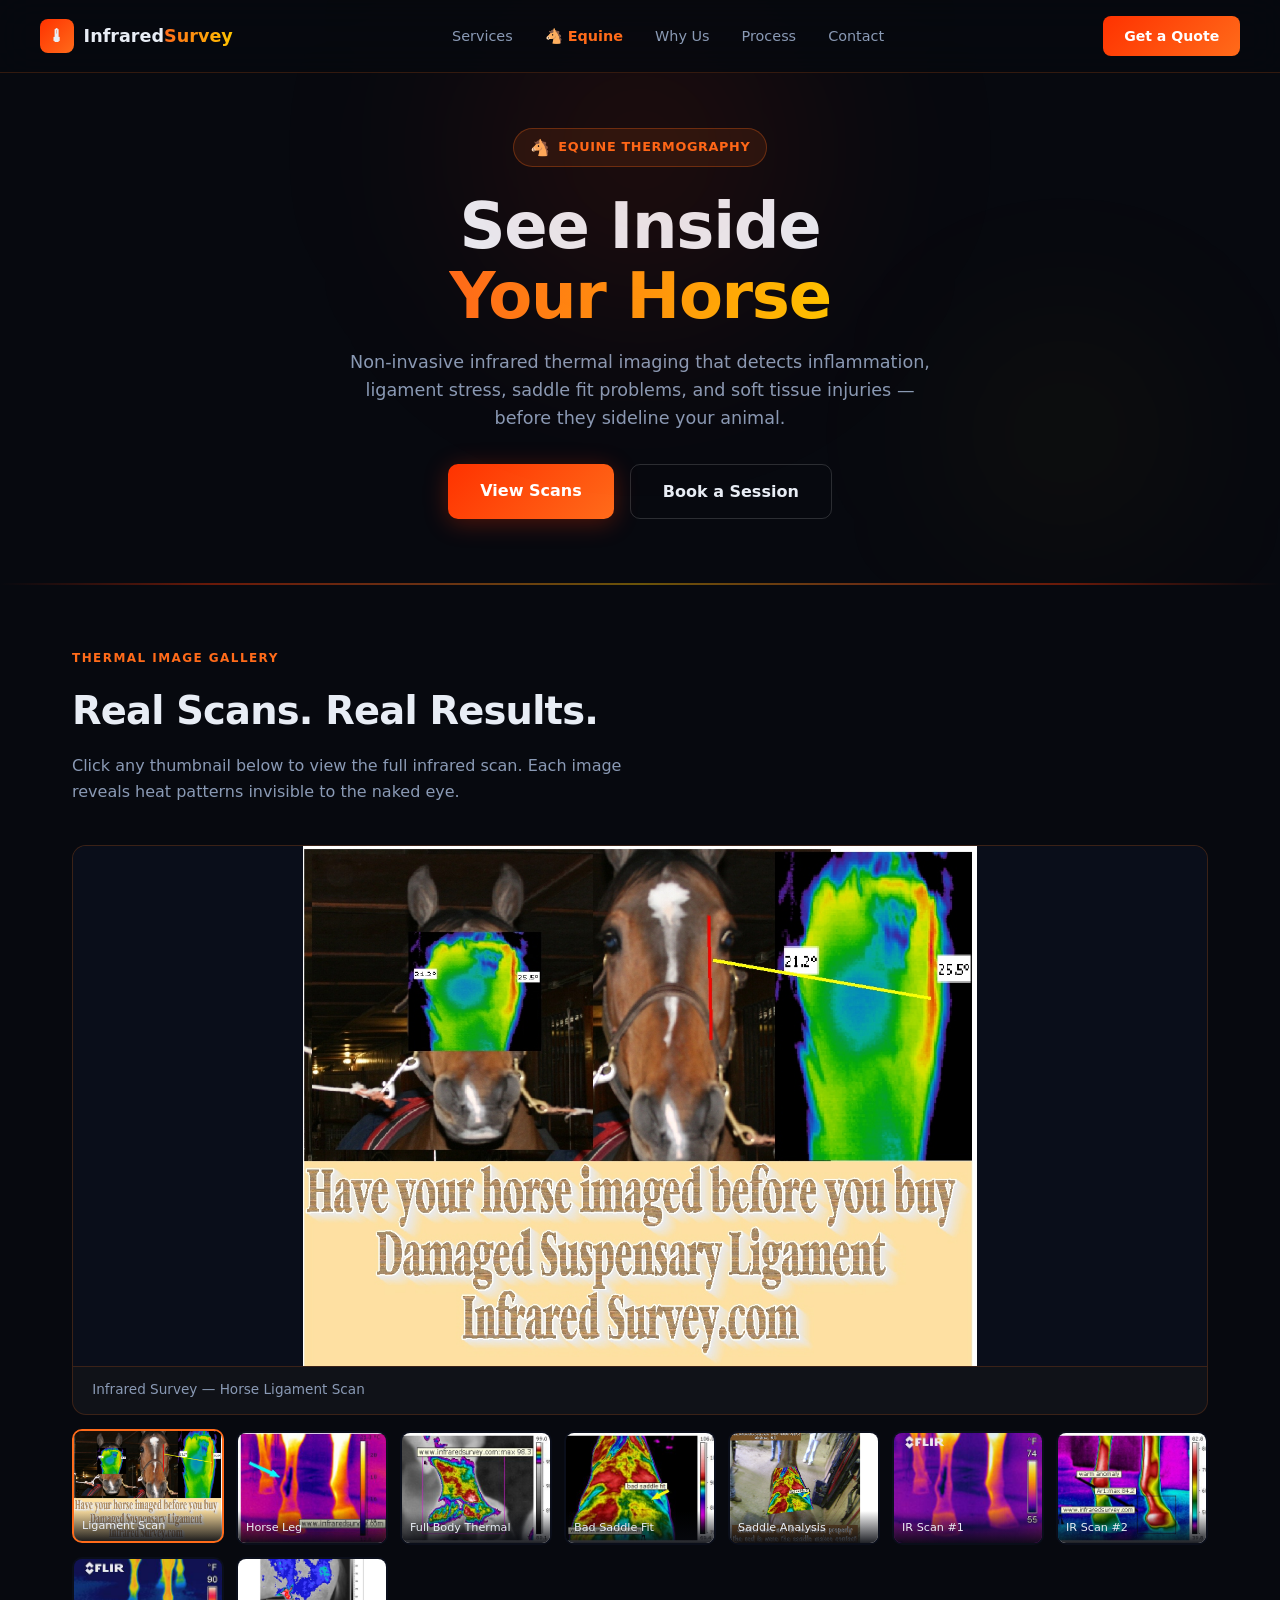
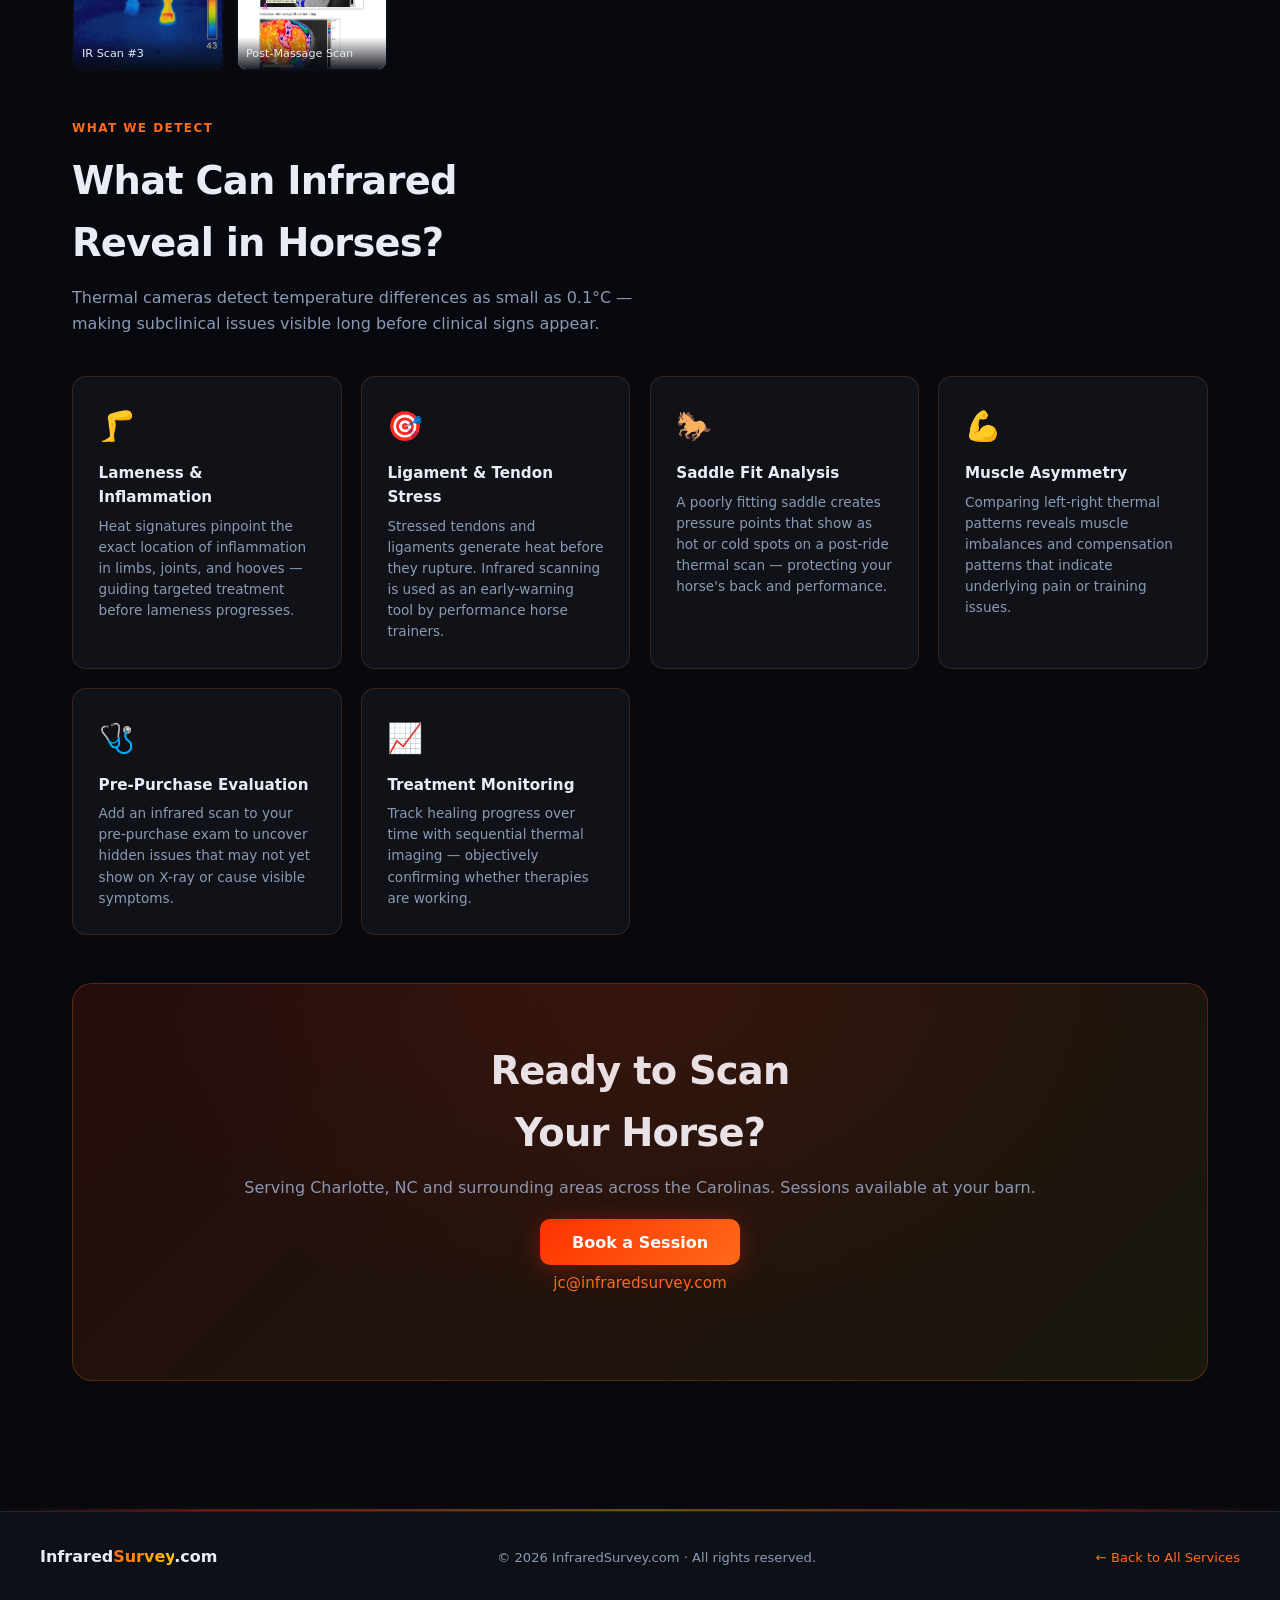
==== equine.html @ 2ba1b213 "Add dedicated equine page and nav link - New equine.html: full page with hero, 9-image clickable gal" ====
<!DOCTYPE html>
<html lang="en">
<head>
  <meta charset="UTF-8">
  <meta name="viewport" content="width=device-width, initial-scale=1.0">

  <title>Equine Infrared Thermal Imaging | InfraredSurvey.com | Charlotte NC</title>
  <meta name="description" content="Professional equine infrared thermal imaging in Charlotte, NC. Detect horse injuries, lameness, saddle fit issues, ligament stress, and inflammation non-invasively. Certified thermographer with 25+ years experience.">
  <meta name="keywords" content="equine infrared Charlotte NC, horse thermal imaging, equine thermography North Carolina, horse lameness detection infrared, saddle fit infrared scan, equine IR survey, horse ligament infrared, equine thermographer Charlotte">
  <meta name="robots" content="index, follow">
  <link rel="canonical" href="https://infraredsurvey.com/equine.html">
  <meta property="og:title" content="Equine Infrared Thermal Imaging | InfraredSurvey.com">
  <meta property="og:description" content="Non-invasive thermal imaging for horses. Detect inflammation, lameness, and saddle fit problems before they become serious.">
  <meta property="og:url" content="https://infraredsurvey.com/equine.html">

  <script type="application/ld+json">
  {
    "@context": "https://schema.org",
    "@type": "Service",
    "name": "Equine Infrared Thermal Imaging",
    "provider": {
      "@type": "LocalBusiness",
      "name": "Infrared Survey",
      "url": "https://infraredsurvey.com",
      "email": "jc@infraredsurvey.com",
      "address": { "@type": "PostalAddress", "addressLocality": "Charlotte", "addressRegion": "NC", "addressCountry": "US" }
    },
    "description": "Non-invasive infrared thermal imaging for horses. Detects inflammation, ligament stress, saddle fit issues, and soft tissue injuries.",
    "areaServed": "Charlotte, NC and surrounding Carolinas"
  }
  </script>

  <style>
    :root {
      --bg:      #07090f;
      --bg2:     #0d1117;
      --card:    rgba(255,255,255,0.04);
      --border:  rgba(255,107,26,0.18);
      --orange:  #ff6b1a;
      --red:     #ff3200;
      --yellow:  #ffc400;
      --text:    #e8edf5;
      --muted:   #8a9ab5;
      --radius:  14px;
    }

    *, *::before, *::after { box-sizing: border-box; margin: 0; padding: 0; }
    html { scroll-behavior: smooth; }

    body {
      font-family: 'Segoe UI', system-ui, -apple-system, sans-serif;
      background: var(--bg);
      color: var(--text);
      line-height: 1.6;
      overflow-x: hidden;
    }

    /* NAV */
    nav {
      position: fixed;
      top: 0; left: 0; right: 0;
      z-index: 100;
      display: flex;
      align-items: center;
      justify-content: space-between;
      padding: 1rem 2.5rem;
      background: rgba(7,9,15,0.85);
      backdrop-filter: blur(18px);
      border-bottom: 1px solid var(--border);
    }

    .nav-logo {
      display: flex; align-items: center; gap: 0.6rem;
      font-size: 1.1rem; font-weight: 700;
      text-decoration: none; color: var(--text);
    }

    .nav-logo .icon {
      width: 34px; height: 34px;
      background: linear-gradient(135deg, var(--red), var(--orange));
      border-radius: 8px;
      display: flex; align-items: center; justify-content: center;
      font-size: 1.1rem;
    }

    .nav-logo span em { font-style: normal; background: linear-gradient(90deg, var(--orange), var(--yellow)); -webkit-background-clip: text; -webkit-text-fill-color: transparent; background-clip: text; }

    .nav-links { display: flex; gap: 2rem; list-style: none; }
    .nav-links a { color: var(--muted); text-decoration: none; font-size: 0.9rem; font-weight: 500; transition: color 0.2s; }
    .nav-links a:hover { color: var(--orange); }
    .nav-links a.active { color: var(--orange); font-weight: 700; }

    .nav-cta {
      background: linear-gradient(135deg, var(--red), var(--orange));
      color: #fff; border: none; padding: 0.55rem 1.3rem;
      border-radius: 8px; font-weight: 600; font-size: 0.88rem;
      cursor: pointer; text-decoration: none;
      transition: opacity 0.2s, transform 0.2s;
    }
    .nav-cta:hover { opacity: 0.88; transform: translateY(-1px); }

    /* HERO */
    .hero {
      min-height: 60vh;
      display: flex; align-items: center; justify-content: center;
      text-align: center;
      padding: 8rem 2rem 4rem;
      position: relative; overflow: hidden;
    }

    .glow {
      position: absolute; border-radius: 50%;
      filter: blur(90px); pointer-events: none;
    }
    .glow-1 { width: 500px; height: 500px; background: radial-gradient(circle, rgba(255,50,0,0.14), transparent 70%); top: -100px; left: 50%; transform: translateX(-50%); animation: pulse 6s ease-in-out infinite; }
    .glow-2 { width: 300px; height: 300px; background: radial-gradient(circle, rgba(255,196,0,0.08), transparent 70%); bottom: 0; right: 5%; animation: pulse 8s ease-in-out infinite reverse; }

    @keyframes pulse { 0%,100%{opacity:.6;transform:scale(1) translateX(var(--tx,0))} 50%{opacity:1;transform:scale(1.15) translateX(var(--tx,0))} }

    .hero-badge {
      display: inline-flex; align-items: center; gap: 0.5rem;
      background: rgba(255,107,26,0.1); border: 1px solid rgba(255,107,26,0.3);
      border-radius: 999px; padding: 0.35rem 1rem;
      font-size: 0.8rem; font-weight: 600; color: var(--orange);
      margin-bottom: 1.5rem; letter-spacing: 0.05em; text-transform: uppercase;
    }
    .hero-badge::before { content: "🐴"; font-size: 1rem; }

    .hero h1 {
      font-size: clamp(2.2rem, 5vw, 4rem);
      font-weight: 800; line-height: 1.1; letter-spacing: -0.02em; margin-bottom: 1rem;
    }
    .hero h1 .gradient {
      background: linear-gradient(90deg, var(--orange), var(--yellow), var(--orange));
      background-size: 200%;
      -webkit-background-clip: text; -webkit-text-fill-color: transparent; background-clip: text;
      animation: shimmer 4s linear infinite;
    }
    @keyframes shimmer { 0%{background-position:0% 50%} 100%{background-position:200% 50%} }

    .hero p { font-size: 1.1rem; color: var(--muted); max-width: 580px; margin: 0 auto 2rem; }

    .hero-actions { display: flex; gap: 1rem; justify-content: center; flex-wrap: wrap; }

    .btn-primary {
      background: linear-gradient(135deg, var(--red), var(--orange));
      color: #fff; padding: 0.85rem 2rem; border-radius: 10px;
      font-weight: 700; font-size: 1rem; text-decoration: none;
      transition: transform 0.2s, box-shadow 0.2s;
      box-shadow: 0 4px 24px rgba(255,50,0,0.3);
    }
    .btn-primary:hover { transform: translateY(-2px); box-shadow: 0 8px 32px rgba(255,50,0,0.45); }

    .btn-outline {
      background: transparent; color: var(--text);
      padding: 0.85rem 2rem; border-radius: 10px;
      font-weight: 600; font-size: 1rem; text-decoration: none;
      border: 1px solid rgba(255,255,255,0.15);
      transition: border-color 0.2s, background 0.2s;
    }
    .btn-outline:hover { border-color: var(--orange); background: rgba(255,107,26,0.06); }

    .thermal-divider { width:100%; height:2px; background:linear-gradient(90deg,transparent,var(--red),var(--orange),var(--yellow),var(--orange),var(--red),transparent); opacity:.4; }

    /* GALLERY SECTION */
    .content { max-width: 1200px; margin: 0 auto; padding: 4rem 2rem; }

    .section-label { font-size: 0.75rem; font-weight: 700; text-transform: uppercase; letter-spacing: 0.12em; color: var(--orange); margin-bottom: 0.75rem; }
    .section-title { font-size: clamp(1.6rem, 3.5vw, 2.4rem); font-weight: 800; letter-spacing: -0.02em; margin-bottom: 0.75rem; }
    .section-sub { color: var(--muted); font-size: 1rem; max-width: 600px; margin-bottom: 2.5rem; }

    /* Main lightbox-style viewer */
    .gallery-viewer {
      background: var(--card);
      border: 1px solid var(--border);
      border-radius: var(--radius);
      overflow: hidden;
      margin-bottom: 1rem;
    }

    .gallery-viewer img {
      width: 100%;
      max-height: 520px;
      object-fit: contain;
      display: block;
      background: #0a0e1a;
      transition: opacity 0.2s;
    }

    .gallery-caption {
      padding: 0.8rem 1.2rem;
      font-size: 0.85rem;
      color: var(--muted);
      border-top: 1px solid var(--border);
    }

    /* Thumbnail grid */
    .gallery-thumbs {
      display: grid;
      grid-template-columns: repeat(auto-fill, minmax(140px, 1fr));
      gap: 0.75rem;
      margin-bottom: 3rem;
    }

    .thumb-item {
      position: relative;
      border-radius: 10px;
      overflow: hidden;
      border: 2px solid transparent;
      cursor: pointer;
      transition: border-color 0.2s, transform 0.2s;
      aspect-ratio: 4/3;
      background: #0a0e1a;
    }

    .thumb-item:hover, .thumb-item.active {
      border-color: var(--orange);
      transform: translateY(-2px);
    }

    .thumb-item img {
      width: 100%; height: 100%;
      object-fit: cover;
      display: block;
    }

    .thumb-item .thumb-label {
      position: absolute;
      bottom: 0; left: 0; right: 0;
      background: linear-gradient(to top, rgba(7,9,15,0.9), transparent);
      padding: 0.5rem 0.5rem 0.35rem;
      font-size: 0.7rem;
      color: var(--text);
      font-weight: 500;
    }

    /* Use cases grid */
    .use-grid {
      display: grid;
      grid-template-columns: repeat(auto-fill, minmax(240px, 1fr));
      gap: 1.2rem;
      margin-bottom: 3rem;
    }

    .use-card {
      background: var(--card);
      border: 1px solid var(--border);
      border-radius: var(--radius);
      padding: 1.6rem;
      transition: border-color 0.25s;
    }
    .use-card:hover { border-color: rgba(255,107,26,0.4); }
    .use-card .icon { font-size: 1.8rem; margin-bottom: 0.75rem; }
    .use-card h3 { font-size: 0.95rem; font-weight: 700; margin-bottom: 0.4rem; }
    .use-card p { font-size: 0.85rem; color: var(--muted); line-height: 1.55; }

    /* CTA */
    .cta-banner {
      background: linear-gradient(135deg, rgba(255,50,0,0.12), rgba(255,196,0,0.08));
      border: 1px solid rgba(255,107,26,0.25);
      border-radius: 20px;
      padding: 3.5rem 2rem;
      text-align: center;
      position: relative; overflow: hidden;
      margin-bottom: 4rem;
    }
    .cta-banner::before { content:""; position:absolute; inset:0; background:radial-gradient(ellipse at center top, rgba(255,50,0,0.1), transparent 65%); pointer-events:none; }
    .cta-banner h2 { font-size: clamp(1.6rem,3.5vw,2.4rem); font-weight:800; letter-spacing:-0.02em; margin-bottom:0.75rem; }
    .cta-banner p { color:var(--muted); font-size:1rem; margin-bottom:1.8rem; }

    footer {
      background: var(--bg2); border-top: 1px solid var(--border);
      padding: 2rem 2.5rem;
      display: flex; align-items: center; justify-content: space-between; flex-wrap: wrap; gap: 1rem;
    }
    .footer-logo { font-weight:700; font-size:1rem; }
    .footer-logo span { background:linear-gradient(90deg,var(--orange),var(--yellow)); -webkit-background-clip:text; -webkit-text-fill-color:transparent; background-clip:text; }
    footer p { color:var(--muted); font-size:0.82rem; }

    @media (max-width:700px) {
      nav { padding:1rem 1.2rem; }
      .nav-links { display:none; }
    }
  </style>
</head>
<body>

<!-- NAV -->
<nav>
  <a href="index.html" class="nav-logo">
    <div class="icon">🌡</div>
    <span>Infrared<em>Survey</em></span>
  </a>
  <ul class="nav-links">
    <li><a href="index.html#services">Services</a></li>
    <li><a href="equine.html" class="active">🐴 Equine</a></li>
    <li><a href="index.html#why">Why Us</a></li>
    <li><a href="index.html#process">Process</a></li>
    <li><a href="index.html#contact">Contact</a></li>
  </ul>
  <a href="mailto:jc@infraredsurvey.com" class="nav-cta">Get a Quote</a>
</nav>

<!-- HERO -->
<section class="hero">
  <div class="glow glow-1"></div>
  <div class="glow glow-2"></div>
  <div>
    <div class="hero-badge">Equine Thermography</div>
    <h1>See Inside<br><span class="gradient">Your Horse</span></h1>
    <p>Non-invasive infrared thermal imaging that detects inflammation, ligament stress, saddle fit problems, and soft tissue injuries — before they sideline your animal.</p>
    <div class="hero-actions">
      <a href="#gallery" class="btn-primary">View Scans</a>
      <a href="mailto:jc@infraredsurvey.com" class="btn-outline">Book a Session</a>
    </div>
  </div>
</section>

<div class="thermal-divider"></div>

<!-- GALLERY -->
<div class="content" id="gallery">
  <div class="section-label">Thermal Image Gallery</div>
  <h2 class="section-title">Real Scans. Real Results.</h2>
  <p class="section-sub">Click any thumbnail below to view the full infrared scan. Each image reveals heat patterns invisible to the naked eye.</p>

  <!-- Main viewer -->
  <div class="gallery-viewer">
    <img id="main-img" src="media/horse IR/Infrared Survey horse ligament .jpg" alt="Infrared scan of horse ligament">
    <div class="gallery-caption" id="main-caption">Infrared Survey — Horse Ligament Scan</div>
  </div>

  <!-- Thumbnail strip -->
  <div class="gallery-thumbs">
    <div class="thumb-item active" onclick="setMain(this, 'media/horse IR/Infrared Survey horse ligament .jpg', 'Infrared Survey — Horse Ligament Scan')">
      <img src="media/horse IR/Infrared Survey horse ligament .jpg" alt="Horse ligament">
      <div class="thumb-label">Ligament Scan</div>
    </div>
    <div class="thumb-item" onclick="setMain(this, 'media/horse IR/horse leg.jpg', 'Horse Leg — Infrared Thermal Scan')">
      <img src="media/horse IR/horse leg.jpg" alt="Horse leg IR">
      <div class="thumb-label">Horse Leg</div>
    </div>
    <div class="thumb-item" onclick="setMain(this, 'media/horse IR/dons horse.jpg', 'Don\'s Horse — Full Body Thermal')">
      <img src="media/horse IR/dons horse.jpg" alt="Don's horse IR">
      <div class="thumb-label">Full Body Thermal</div>
    </div>
    <div class="thumb-item" onclick="setMain(this, 'media/horse IR/bad saddle fit.jpg', 'Bad Saddle Fit — Heat Pattern Analysis')">
      <img src="media/horse IR/bad saddle fit.jpg" alt="Bad saddle fit">
      <div class="thumb-label">Bad Saddle Fit</div>
    </div>
    <div class="thumb-item" onclick="setMain(this, 'media/horse IR/saddle isc.jpg', 'Saddle Fit — ISC Infrared Analysis')">
      <img src="media/horse IR/saddle isc.jpg" alt="Saddle ISC">
      <div class="thumb-label">Saddle Analysis</div>
    </div>
    <div class="thumb-item" onclick="setMain(this, 'media/horse IR/IR_0742.jpg', 'Infrared Scan — IR_0742')">
      <img src="media/horse IR/IR_0742.jpg" alt="IR scan 0742">
      <div class="thumb-label">IR Scan #1</div>
    </div>
    <div class="thumb-item" onclick="setMain(this, 'media/horse IR/IR_0755.jpg', 'Infrared Scan — IR_0755')">
      <img src="media/horse IR/IR_0755.jpg" alt="IR scan 0755">
      <div class="thumb-label">IR Scan #2</div>
    </div>
    <div class="thumb-item" onclick="setMain(this, 'media/horse IR/IR_0768.jpg', 'Infrared Scan — IR_0768')">
      <img src="media/horse IR/IR_0768.jpg" alt="IR scan 0768">
      <div class="thumb-label">IR Scan #3</div>
    </div>
    <div class="thumb-item" onclick="setMain(this, 'media/horse IR/trial Tenn walking  after massage sample.jpg', 'Tennessee Walking Horse — Post-Massage Thermal')">
      <img src="media/horse IR/trial Tenn walking  after massage sample.jpg" alt="Tennessee Walking horse after massage">
      <div class="thumb-label">Post-Massage Scan</div>
    </div>
  </div>

  <!-- USE CASES -->
  <div class="section-label">What We Detect</div>
  <h2 class="section-title">What Can Infrared<br>Reveal in Horses?</h2>
  <p class="section-sub">Thermal cameras detect temperature differences as small as 0.1°C — making subclinical issues visible long before clinical signs appear.</p>

  <div class="use-grid">
    <div class="use-card">
      <div class="icon">🦵</div>
      <h3>Lameness & Inflammation</h3>
      <p>Heat signatures pinpoint the exact location of inflammation in limbs, joints, and hooves — guiding targeted treatment before lameness progresses.</p>
    </div>
    <div class="use-card">
      <div class="icon">🎯</div>
      <h3>Ligament & Tendon Stress</h3>
      <p>Stressed tendons and ligaments generate heat before they rupture. Infrared scanning is used as an early-warning tool by performance horse trainers.</p>
    </div>
    <div class="use-card">
      <div class="icon">🐎</div>
      <h3>Saddle Fit Analysis</h3>
      <p>A poorly fitting saddle creates pressure points that show as hot or cold spots on a post-ride thermal scan — protecting your horse's back and performance.</p>
    </div>
    <div class="use-card">
      <div class="icon">💪</div>
      <h3>Muscle Asymmetry</h3>
      <p>Comparing left-right thermal patterns reveals muscle imbalances and compensation patterns that indicate underlying pain or training issues.</p>
    </div>
    <div class="use-card">
      <div class="icon">🩺</div>
      <h3>Pre-Purchase Evaluation</h3>
      <p>Add an infrared scan to your pre-purchase exam to uncover hidden issues that may not yet show on X-ray or cause visible symptoms.</p>
    </div>
    <div class="use-card">
      <div class="icon">📈</div>
      <h3>Treatment Monitoring</h3>
      <p>Track healing progress over time with sequential thermal imaging — objectively confirming whether therapies are working.</p>
    </div>
  </div>

  <!-- CTA -->
  <div class="cta-banner">
    <h2>Ready to Scan<br>Your Horse?</h2>
    <p>Serving Charlotte, NC and surrounding areas across the Carolinas. Sessions available at your barn.</p>
    <a href="mailto:jc@infraredsurvey.com" class="btn-primary">Book a Session</a>
    <p style="margin-top:1rem;font-size:0.95rem;">
      <a href="mailto:jc@infraredsurvey.com" style="color:var(--orange);text-decoration:none;">jc@infraredsurvey.com</a>
    </p>
  </div>
</div>

<div class="thermal-divider"></div>

<!-- FOOTER -->
<footer>
  <div class="footer-logo">Infrared<span>Survey</span>.com</div>
  <p>© 2026 InfraredSurvey.com · All rights reserved.</p>
  <p><a href="index.html" style="color:var(--orange);text-decoration:none;font-size:0.82rem;">← Back to All Services</a></p>
</footer>

<script>
function setMain(thumb, src, caption) {
  document.getElementById('main-img').src = src;
  document.getElementById('main-caption').textContent = caption;
  document.querySelectorAll('.thumb-item').forEach(t => t.classList.remove('active'));
  thumb.classList.add('active');
}
</script>

</body>
</html>
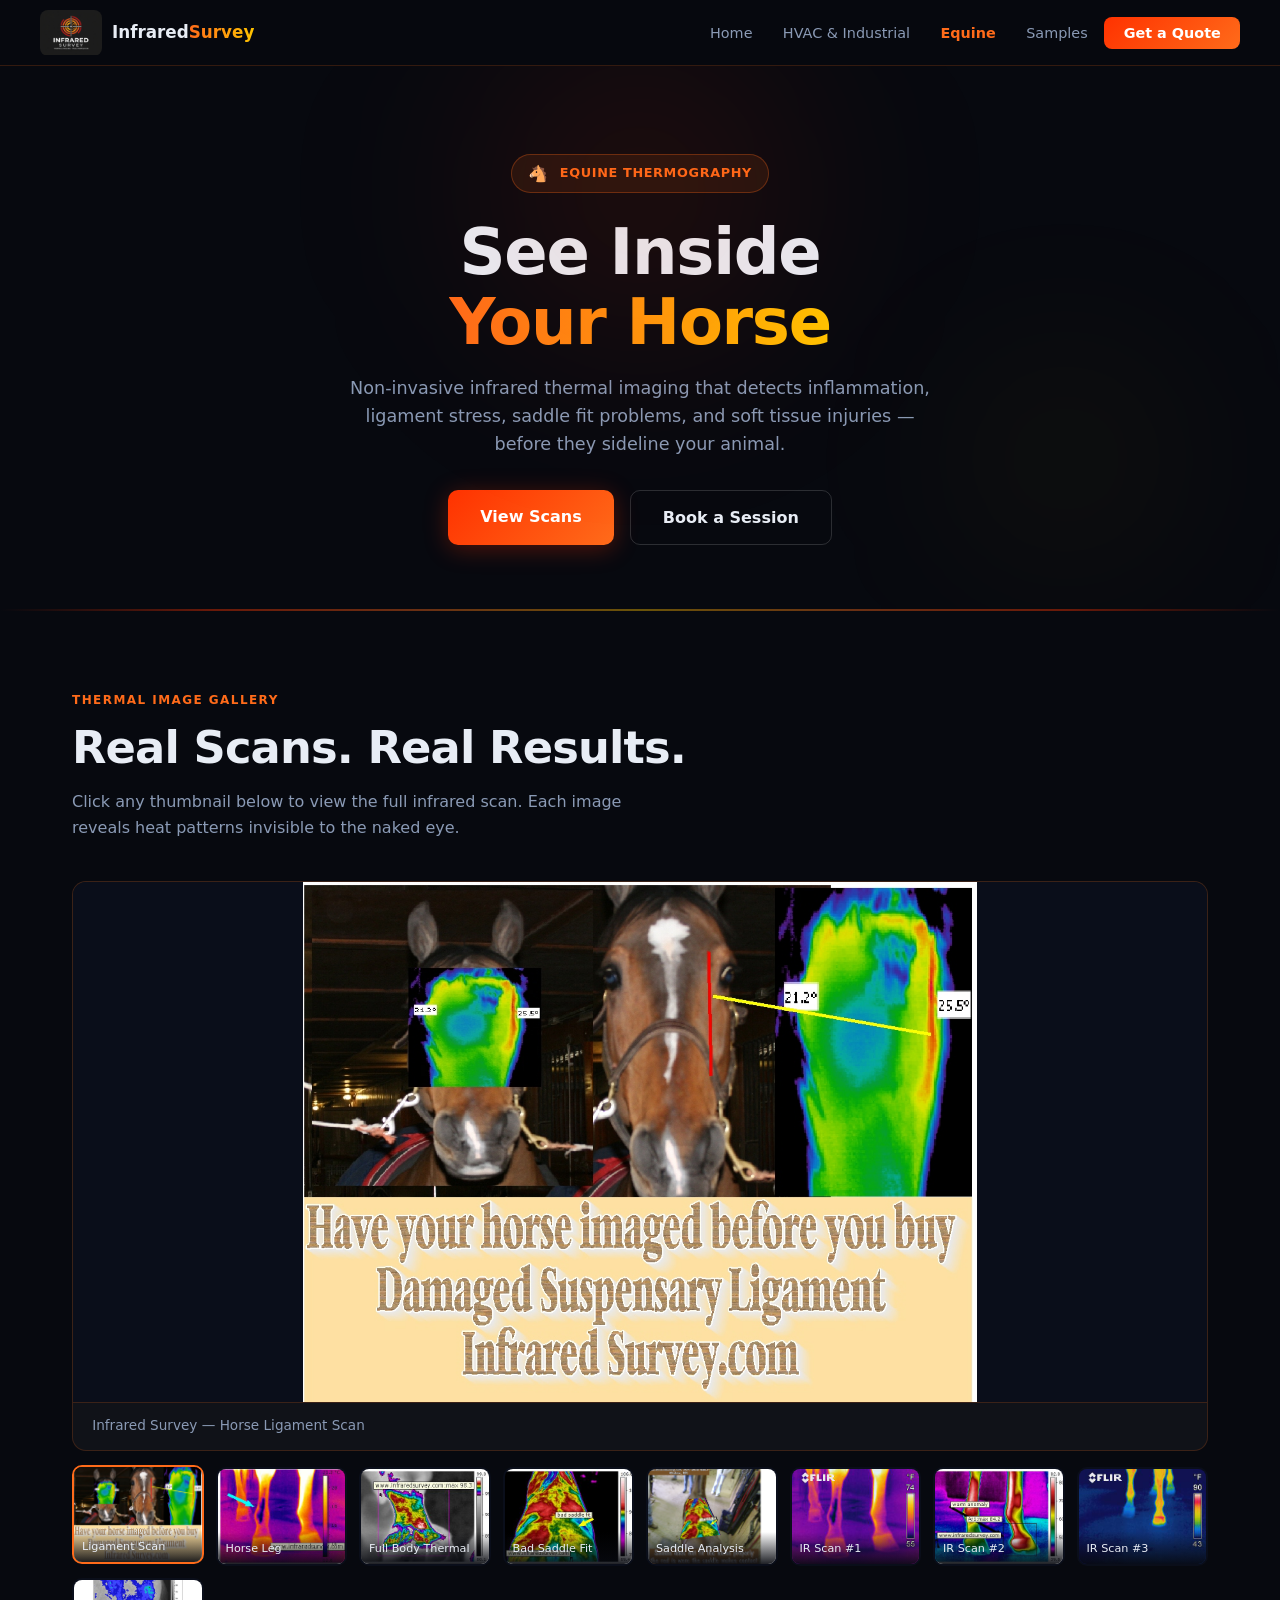
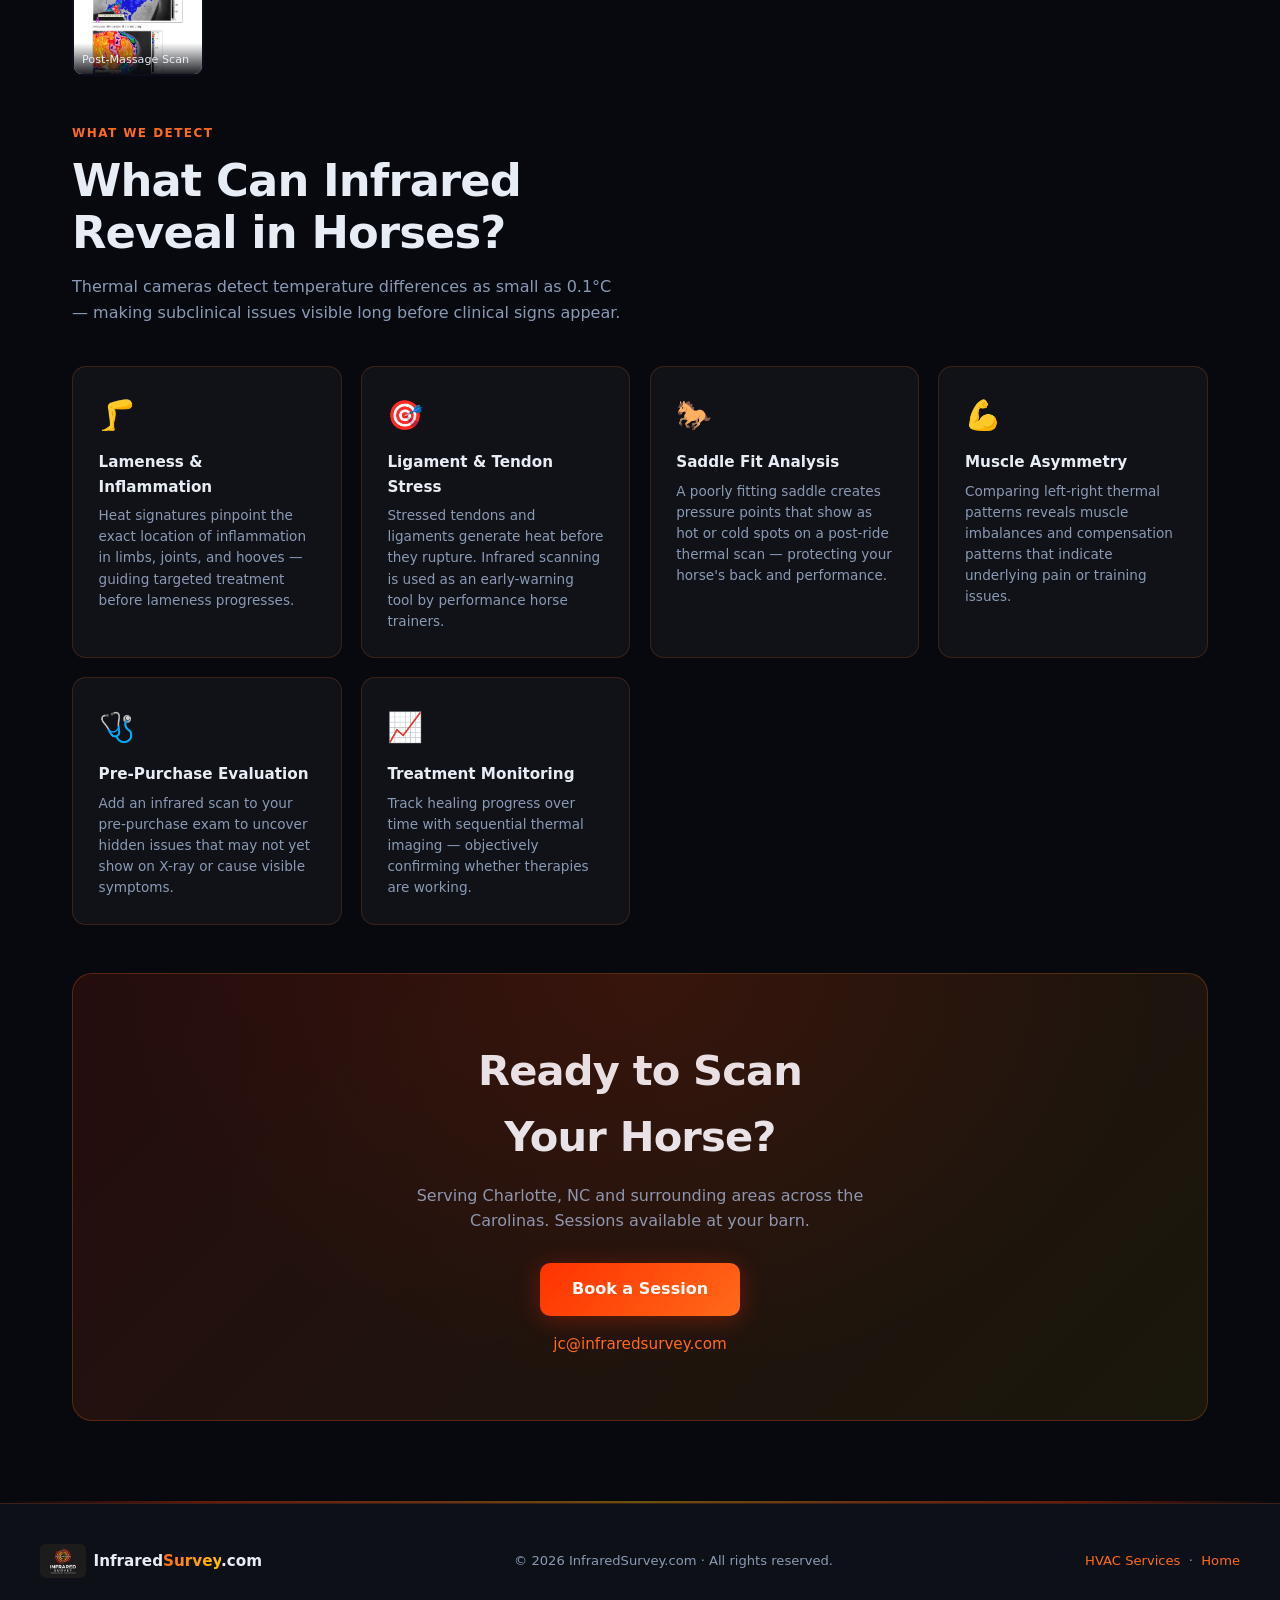
==== commit 2bd5c512: "Redesign site: multi-page layout, logo, samples page - Extract shared styles into styles.css - Rebui" ====
--- a/equine.html
+++ b/equine.html
@@ -5,10 +5,11 @@
   <meta name="viewport" content="width=device-width, initial-scale=1.0">
 
   <title>Equine Infrared Thermal Imaging | InfraredSurvey.com | Charlotte NC</title>
-  <meta name="description" content="Professional equine infrared thermal imaging in Charlotte, NC. Detect horse injuries, lameness, saddle fit issues, ligament stress, and inflammation non-invasively. Certified thermographer with 25+ years experience.">
+  <meta name="description" content="Professional equine infrared thermal imaging in Charlotte, NC. Detect horse injuries, lameness, saddle fit issues, ligament stress, and inflammation non-invasively. Certified thermographer with 35+ years experience. jc@infraredsurvey.com">
   <meta name="keywords" content="equine infrared Charlotte NC, horse thermal imaging, equine thermography North Carolina, horse lameness detection infrared, saddle fit infrared scan, equine IR survey, horse ligament infrared, equine thermographer Charlotte">
   <meta name="robots" content="index, follow">
   <link rel="canonical" href="https://infraredsurvey.com/equine.html">
+
   <meta property="og:title" content="Equine Infrared Thermal Imaging | InfraredSurvey.com">
   <meta property="og:description" content="Non-invasive thermal imaging for horses. Detect inflammation, lameness, and saddle fit problems before they become serious.">
   <meta property="og:url" content="https://infraredsurvey.com/equine.html">
@@ -30,146 +31,89 @@
   }
   </script>
 
+  <link rel="stylesheet" href="styles.css">
   <style>
-    :root {
-      --bg:      #07090f;
-      --bg2:     #0d1117;
-      --card:    rgba(255,255,255,0.04);
-      --border:  rgba(255,107,26,0.18);
-      --orange:  #ff6b1a;
-      --red:     #ff3200;
-      --yellow:  #ffc400;
-      --text:    #e8edf5;
-      --muted:   #8a9ab5;
-      --radius:  14px;
-    }
-
-    *, *::before, *::after { box-sizing: border-box; margin: 0; padding: 0; }
-    html { scroll-behavior: smooth; }
-
-    body {
-      font-family: 'Segoe UI', system-ui, -apple-system, sans-serif;
-      background: var(--bg);
-      color: var(--text);
-      line-height: 1.6;
-      overflow-x: hidden;
-    }
-
-    /* NAV */
-    nav {
-      position: fixed;
-      top: 0; left: 0; right: 0;
-      z-index: 100;
+    /* ── PAGE HERO ── */
+    .page-hero {
+      position: relative;
+      overflow: hidden;
+      min-height: 50vh;
       display: flex;
       align-items: center;
-      justify-content: space-between;
-      padding: 1rem 2.5rem;
-      background: rgba(7,9,15,0.85);
-      backdrop-filter: blur(18px);
-      border-bottom: 1px solid var(--border);
-    }
-
-    .nav-logo {
-      display: flex; align-items: center; gap: 0.6rem;
-      font-size: 1.1rem; font-weight: 700;
-      text-decoration: none; color: var(--text);
-    }
-
-    .nav-logo .icon {
-      width: 34px; height: 34px;
-      background: linear-gradient(135deg, var(--red), var(--orange));
-      border-radius: 8px;
-      display: flex; align-items: center; justify-content: center;
-      font-size: 1.1rem;
-    }
-
-    .nav-logo span em { font-style: normal; background: linear-gradient(90deg, var(--orange), var(--yellow)); -webkit-background-clip: text; -webkit-text-fill-color: transparent; background-clip: text; }
-
-    .nav-links { display: flex; gap: 2rem; list-style: none; }
-    .nav-links a { color: var(--muted); text-decoration: none; font-size: 0.9rem; font-weight: 500; transition: color 0.2s; }
-    .nav-links a:hover { color: var(--orange); }
-    .nav-links a.active { color: var(--orange); font-weight: 700; }
-
-    .nav-cta {
-      background: linear-gradient(135deg, var(--red), var(--orange));
-      color: #fff; border: none; padding: 0.55rem 1.3rem;
-      border-radius: 8px; font-weight: 600; font-size: 0.88rem;
-      cursor: pointer; text-decoration: none;
-      transition: opacity 0.2s, transform 0.2s;
-    }
-    .nav-cta:hover { opacity: 0.88; transform: translateY(-1px); }
-
-    /* HERO */
-    .hero {
-      min-height: 60vh;
-      display: flex; align-items: center; justify-content: center;
+      justify-content: center;
       text-align: center;
-      padding: 8rem 2rem 4rem;
-      position: relative; overflow: hidden;
+      padding: 5.5rem 2rem 4rem;
     }
 
     .glow {
-      position: absolute; border-radius: 50%;
-      filter: blur(90px); pointer-events: none;
-    }
-    .glow-1 { width: 500px; height: 500px; background: radial-gradient(circle, rgba(255,50,0,0.14), transparent 70%); top: -100px; left: 50%; transform: translateX(-50%); animation: pulse 6s ease-in-out infinite; }
-    .glow-2 { width: 300px; height: 300px; background: radial-gradient(circle, rgba(255,196,0,0.08), transparent 70%); bottom: 0; right: 5%; animation: pulse 8s ease-in-out infinite reverse; }
-
-    @keyframes pulse { 0%,100%{opacity:.6;transform:scale(1) translateX(var(--tx,0))} 50%{opacity:1;transform:scale(1.15) translateX(var(--tx,0))} }
+      position: absolute;
+      border-radius: 50%;
+      filter: blur(90px);
+      pointer-events: none;
+    }
+    .glow-1 {
+      width: 500px; height: 450px;
+      background: radial-gradient(circle, rgba(255,50,0,0.14), transparent 70%);
+      top: -100px; left: 50%;
+      transform: translateX(-50%);
+      animation: pulse 6s ease-in-out infinite;
+    }
+    .glow-2 {
+      width: 300px; height: 300px;
+      background: radial-gradient(circle, rgba(255,196,0,0.08), transparent 70%);
+      bottom: 0; right: 5%;
+      animation: pulse 8s ease-in-out infinite reverse;
+    }
 
     .hero-badge {
-      display: inline-flex; align-items: center; gap: 0.5rem;
-      background: rgba(255,107,26,0.1); border: 1px solid rgba(255,107,26,0.3);
-      border-radius: 999px; padding: 0.35rem 1rem;
-      font-size: 0.8rem; font-weight: 600; color: var(--orange);
-      margin-bottom: 1.5rem; letter-spacing: 0.05em; text-transform: uppercase;
-    }
-    .hero-badge::before { content: "🐴"; font-size: 1rem; }
-
-    .hero h1 {
+      display: inline-flex;
+      align-items: center;
+      gap: 0.5rem;
+      background: rgba(255,107,26,0.1);
+      border: 1px solid rgba(255,107,26,0.3);
+      border-radius: 999px;
+      padding: 0.35rem 1rem;
+      font-size: 0.8rem;
+      font-weight: 600;
+      color: var(--orange);
+      margin-bottom: 1.5rem;
+      letter-spacing: 0.05em;
+      text-transform: uppercase;
+    }
+    .hero-badge::before { content: "🐴"; font-size: 1rem; margin-right: 0.2rem; }
+
+    .page-hero h1 {
       font-size: clamp(2.2rem, 5vw, 4rem);
-      font-weight: 800; line-height: 1.1; letter-spacing: -0.02em; margin-bottom: 1rem;
-    }
-    .hero h1 .gradient {
+      font-weight: 800;
+      line-height: 1.1;
+      letter-spacing: -0.02em;
+      margin-bottom: 1rem;
+    }
+
+    .page-hero h1 .gradient {
       background: linear-gradient(90deg, var(--orange), var(--yellow), var(--orange));
       background-size: 200%;
-      -webkit-background-clip: text; -webkit-text-fill-color: transparent; background-clip: text;
+      -webkit-background-clip: text;
+      -webkit-text-fill-color: transparent;
+      background-clip: text;
       animation: shimmer 4s linear infinite;
     }
-    @keyframes shimmer { 0%{background-position:0% 50%} 100%{background-position:200% 50%} }
-
-    .hero p { font-size: 1.1rem; color: var(--muted); max-width: 580px; margin: 0 auto 2rem; }
-
-    .hero-actions { display: flex; gap: 1rem; justify-content: center; flex-wrap: wrap; }
-
-    .btn-primary {
-      background: linear-gradient(135deg, var(--red), var(--orange));
-      color: #fff; padding: 0.85rem 2rem; border-radius: 10px;
-      font-weight: 700; font-size: 1rem; text-decoration: none;
-      transition: transform 0.2s, box-shadow 0.2s;
-      box-shadow: 0 4px 24px rgba(255,50,0,0.3);
-    }
-    .btn-primary:hover { transform: translateY(-2px); box-shadow: 0 8px 32px rgba(255,50,0,0.45); }
-
-    .btn-outline {
-      background: transparent; color: var(--text);
-      padding: 0.85rem 2rem; border-radius: 10px;
-      font-weight: 600; font-size: 1rem; text-decoration: none;
-      border: 1px solid rgba(255,255,255,0.15);
-      transition: border-color 0.2s, background 0.2s;
-    }
-    .btn-outline:hover { border-color: var(--orange); background: rgba(255,107,26,0.06); }
-
-    .thermal-divider { width:100%; height:2px; background:linear-gradient(90deg,transparent,var(--red),var(--orange),var(--yellow),var(--orange),var(--red),transparent); opacity:.4; }
-
-    /* GALLERY SECTION */
-    .content { max-width: 1200px; margin: 0 auto; padding: 4rem 2rem; }
-
-    .section-label { font-size: 0.75rem; font-weight: 700; text-transform: uppercase; letter-spacing: 0.12em; color: var(--orange); margin-bottom: 0.75rem; }
-    .section-title { font-size: clamp(1.6rem, 3.5vw, 2.4rem); font-weight: 800; letter-spacing: -0.02em; margin-bottom: 0.75rem; }
-    .section-sub { color: var(--muted); font-size: 1rem; max-width: 600px; margin-bottom: 2.5rem; }
-
-    /* Main lightbox-style viewer */
+
+    .page-hero p {
+      font-size: 1.1rem;
+      color: var(--muted);
+      max-width: 580px;
+      margin: 0 auto 2rem;
+    }
+
+    .hero-actions {
+      display: flex;
+      gap: 1rem;
+      justify-content: center;
+      flex-wrap: wrap;
+    }
+
+    /* ── GALLERY ── */
     .gallery-viewer {
       background: var(--card);
       border: 1px solid var(--border);
@@ -197,7 +141,7 @@
     /* Thumbnail grid */
     .gallery-thumbs {
       display: grid;
-      grid-template-columns: repeat(auto-fill, minmax(140px, 1fr));
+      grid-template-columns: repeat(auto-fill, minmax(130px, 1fr));
       gap: 0.75rem;
       margin-bottom: 3rem;
     }
@@ -212,18 +156,15 @@
       aspect-ratio: 4/3;
       background: #0a0e1a;
     }
-
     .thumb-item:hover, .thumb-item.active {
       border-color: var(--orange);
       transform: translateY(-2px);
     }
-
     .thumb-item img {
       width: 100%; height: 100%;
       object-fit: cover;
       display: block;
     }
-
     .thumb-item .thumb-label {
       position: absolute;
       bottom: 0; left: 0; right: 0;
@@ -234,7 +175,7 @@
       font-weight: 500;
     }
 
-    /* Use cases grid */
+    /* ── USE CASES ── */
     .use-grid {
       display: grid;
       grid-template-columns: repeat(auto-fill, minmax(240px, 1fr));
@@ -252,34 +193,13 @@
     .use-card:hover { border-color: rgba(255,107,26,0.4); }
     .use-card .icon { font-size: 1.8rem; margin-bottom: 0.75rem; }
     .use-card h3 { font-size: 0.95rem; font-weight: 700; margin-bottom: 0.4rem; }
-    .use-card p { font-size: 0.85rem; color: var(--muted); line-height: 1.55; }
-
-    /* CTA */
-    .cta-banner {
-      background: linear-gradient(135deg, rgba(255,50,0,0.12), rgba(255,196,0,0.08));
-      border: 1px solid rgba(255,107,26,0.25);
-      border-radius: 20px;
-      padding: 3.5rem 2rem;
-      text-align: center;
-      position: relative; overflow: hidden;
-      margin-bottom: 4rem;
-    }
-    .cta-banner::before { content:""; position:absolute; inset:0; background:radial-gradient(ellipse at center top, rgba(255,50,0,0.1), transparent 65%); pointer-events:none; }
-    .cta-banner h2 { font-size: clamp(1.6rem,3.5vw,2.4rem); font-weight:800; letter-spacing:-0.02em; margin-bottom:0.75rem; }
-    .cta-banner p { color:var(--muted); font-size:1rem; margin-bottom:1.8rem; }
-
-    footer {
-      background: var(--bg2); border-top: 1px solid var(--border);
-      padding: 2rem 2.5rem;
-      display: flex; align-items: center; justify-content: space-between; flex-wrap: wrap; gap: 1rem;
-    }
-    .footer-logo { font-weight:700; font-size:1rem; }
-    .footer-logo span { background:linear-gradient(90deg,var(--orange),var(--yellow)); -webkit-background-clip:text; -webkit-text-fill-color:transparent; background-clip:text; }
-    footer p { color:var(--muted); font-size:0.82rem; }
-
-    @media (max-width:700px) {
-      nav { padding:1rem 1.2rem; }
-      .nav-links { display:none; }
+    .use-card p  { font-size: 0.85rem; color: var(--muted); line-height: 1.55; }
+
+    /* ── MOBILE ── */
+    @media (max-width: 700px) {
+      .page-hero { min-height: auto; padding: 4rem 1.25rem 3rem; }
+      .gallery-thumbs { grid-template-columns: repeat(auto-fill, minmax(100px, 1fr)); }
+      .use-grid { grid-template-columns: 1fr; }
     }
   </style>
 </head>
@@ -288,21 +208,21 @@
 <!-- NAV -->
 <nav>
   <a href="index.html" class="nav-logo">
-    <div class="icon">🌡</div>
-    <span>Infrared<em>Survey</em></span>
+    <img src="media/logo/company%20logo.jpg" alt="Infrared Survey Logo">
+    <span class="nav-logo-text">Infrared<em>Survey</em></span>
   </a>
+  <button class="nav-toggle" aria-label="Menu" onclick="document.querySelector('.nav-links').classList.toggle('open')">&#9776;</button>
   <ul class="nav-links">
-    <li><a href="index.html#services">Services</a></li>
-    <li><a href="equine.html" class="active">🐴 Equine</a></li>
-    <li><a href="index.html#why">Why Us</a></li>
-    <li><a href="index.html#process">Process</a></li>
-    <li><a href="index.html#contact">Contact</a></li>
+    <li><a href="index.html">Home</a></li>
+    <li><a href="hvac.html">HVAC &amp; Industrial</a></li>
+    <li><a href="equine.html" class="active">Equine</a></li>
+    <li><a href="samples.html">Samples</a></li>
+    <li><a href="mailto:jc@infraredsurvey.com" class="nav-cta">Get a Quote</a></li>
   </ul>
-  <a href="mailto:jc@infraredsurvey.com" class="nav-cta">Get a Quote</a>
 </nav>
 
 <!-- HERO -->
-<section class="hero">
+<section class="page-hero">
   <div class="glow glow-1"></div>
   <div class="glow glow-2"></div>
   <div>
@@ -319,18 +239,16 @@
 <div class="thermal-divider"></div>
 
 <!-- GALLERY -->
-<div class="content" id="gallery">
+<div class="section-wrap" id="gallery">
   <div class="section-label">Thermal Image Gallery</div>
   <h2 class="section-title">Real Scans. Real Results.</h2>
   <p class="section-sub">Click any thumbnail below to view the full infrared scan. Each image reveals heat patterns invisible to the naked eye.</p>
 
-  <!-- Main viewer -->
   <div class="gallery-viewer">
     <img id="main-img" src="media/horse IR/Infrared Survey horse ligament .jpg" alt="Infrared scan of horse ligament">
     <div class="gallery-caption" id="main-caption">Infrared Survey — Horse Ligament Scan</div>
   </div>
 
-  <!-- Thumbnail strip -->
   <div class="gallery-thumbs">
     <div class="thumb-item active" onclick="setMain(this, 'media/horse IR/Infrared Survey horse ligament .jpg', 'Infrared Survey — Horse Ligament Scan')">
       <img src="media/horse IR/Infrared Survey horse ligament .jpg" alt="Horse ligament">
@@ -378,12 +296,12 @@
   <div class="use-grid">
     <div class="use-card">
       <div class="icon">🦵</div>
-      <h3>Lameness & Inflammation</h3>
+      <h3>Lameness &amp; Inflammation</h3>
       <p>Heat signatures pinpoint the exact location of inflammation in limbs, joints, and hooves — guiding targeted treatment before lameness progresses.</p>
     </div>
     <div class="use-card">
       <div class="icon">🎯</div>
-      <h3>Ligament & Tendon Stress</h3>
+      <h3>Ligament &amp; Tendon Stress</h3>
       <p>Stressed tendons and ligaments generate heat before they rupture. Infrared scanning is used as an early-warning tool by performance horse trainers.</p>
     </div>
     <div class="use-card">
@@ -411,11 +329,11 @@
   <!-- CTA -->
   <div class="cta-banner">
     <h2>Ready to Scan<br>Your Horse?</h2>
-    <p>Serving Charlotte, NC and surrounding areas across the Carolinas. Sessions available at your barn.</p>
+    <p class="cta-sub">Serving Charlotte, NC and surrounding areas across the Carolinas. Sessions available at your barn.</p>
     <a href="mailto:jc@infraredsurvey.com" class="btn-primary">Book a Session</a>
-    <p style="margin-top:1rem;font-size:0.95rem;">
-      <a href="mailto:jc@infraredsurvey.com" style="color:var(--orange);text-decoration:none;">jc@infraredsurvey.com</a>
-    </p>
+    <div class="cta-contact">
+      <a href="mailto:jc@infraredsurvey.com">jc@infraredsurvey.com</a>
+    </div>
   </div>
 </div>
 
@@ -423,9 +341,12 @@
 
 <!-- FOOTER -->
 <footer>
-  <div class="footer-logo">Infrared<span>Survey</span>.com</div>
+  <div class="footer-logo">
+    <img src="media/logo/company%20logo.jpg" alt="Infrared Survey">
+    <span class="footer-logo-text">Infrared<span>Survey</span>.com</span>
+  </div>
   <p>© 2026 InfraredSurvey.com · All rights reserved.</p>
-  <p><a href="index.html" style="color:var(--orange);text-decoration:none;font-size:0.82rem;">← Back to All Services</a></p>
+  <p><a href="hvac.html">HVAC Services</a> &nbsp;·&nbsp; <a href="index.html">Home</a></p>
 </footer>
 
 <script>
--- a/styles.css
+++ b/styles.css
@@ -0,0 +1,362 @@
+/* ── RESET & BASE ─────────────────────────────────── */
+*, *::before, *::after { box-sizing: border-box; margin: 0; padding: 0; }
+html { scroll-behavior: smooth; }
+
+body {
+  font-family: 'Segoe UI', system-ui, -apple-system, sans-serif;
+  background: #07090f;
+  color: #e8edf5;
+  line-height: 1.6;
+  overflow-x: hidden;
+}
+
+img { max-width: 100%; display: block; }
+a { color: inherit; text-decoration: none; }
+
+/* ── CSS VARIABLES ──────────────────────────────────── */
+:root {
+  --bg:      #07090f;
+  --bg2:     #0d1117;
+  --card:    rgba(255,255,255,0.04);
+  --border:  rgba(255,107,26,0.18);
+  --border2: rgba(255,255,255,0.08);
+  --orange:  #ff6b1a;
+  --red:     #ff3200;
+  --yellow:  #ffc400;
+  --blue:    #1a6bff;
+  --text:    #e8edf5;
+  --muted:   #8a9ab5;
+  --radius:  14px;
+  --max-w:   1200px;
+}
+
+/* ── ANIMATIONS ─────────────────────────────────────── */
+@keyframes pulse {
+  0%, 100% { opacity: 0.6; transform: scale(1) translateX(var(--tx, 0)); }
+  50%       { opacity: 1;   transform: scale(1.15) translateX(var(--tx, 0)); }
+}
+@keyframes shimmer {
+  0%   { background-position: 0% 50%; }
+  100% { background-position: 200% 50%; }
+}
+
+/* ── NAVIGATION ─────────────────────────────────────── */
+nav {
+  position: sticky;
+  top: 0;
+  z-index: 100;
+  display: flex;
+  align-items: center;
+  justify-content: space-between;
+  padding: 0 2.5rem;
+  height: 66px;
+  background: rgba(7,9,15,0.95);
+  backdrop-filter: blur(18px);
+  border-bottom: 1px solid var(--border);
+  gap: 1rem;
+}
+
+.nav-logo {
+  display: flex;
+  align-items: center;
+  gap: 0.65rem;
+  flex-shrink: 0;
+  text-decoration: none;
+}
+
+.nav-logo img {
+  height: 46px;
+  width: auto;
+  border-radius: 8px;
+  object-fit: contain;
+}
+
+.nav-logo-text {
+  font-size: 1.05rem;
+  font-weight: 700;
+  color: var(--text);
+  white-space: nowrap;
+}
+
+.nav-logo-text em {
+  font-style: normal;
+  background: linear-gradient(90deg, var(--orange), var(--yellow));
+  -webkit-background-clip: text;
+  -webkit-text-fill-color: transparent;
+  background-clip: text;
+}
+
+.nav-links {
+  display: flex;
+  align-items: center;
+  gap: 0.2rem;
+  list-style: none;
+}
+
+.nav-links a {
+  color: var(--muted);
+  text-decoration: none;
+  font-size: 0.9rem;
+  font-weight: 500;
+  padding: 0.45rem 0.85rem;
+  border-radius: 8px;
+  transition: color 0.2s, background 0.2s;
+  white-space: nowrap;
+}
+
+.nav-links a:hover { color: var(--text); background: rgba(255,255,255,0.05); }
+.nav-links a.active { color: var(--orange); font-weight: 600; }
+
+.nav-cta {
+  background: linear-gradient(135deg, var(--red), var(--orange)) !important;
+  color: #fff !important;
+  font-weight: 600 !important;
+  padding: 0.5rem 1.2rem !important;
+  border-radius: 8px !important;
+  transition: opacity 0.2s, transform 0.2s !important;
+}
+.nav-cta:hover { opacity: 0.88 !important; transform: translateY(-1px) !important; background: none !important; }
+
+.nav-toggle {
+  display: none;
+  background: none;
+  border: 1px solid var(--border2);
+  border-radius: 8px;
+  color: var(--text);
+  padding: 0.4rem 0.75rem;
+  font-size: 1.25rem;
+  cursor: pointer;
+  line-height: 1;
+  flex-shrink: 0;
+}
+
+/* ── STATS BAR ──────────────────────────────────────── */
+.stats-bar {
+  background: var(--bg2);
+  border-top: 1px solid var(--border);
+  border-bottom: 1px solid var(--border);
+  padding: 1.8rem 2rem;
+}
+
+.stats-inner {
+  max-width: var(--max-w);
+  margin: 0 auto;
+  display: flex;
+  justify-content: center;
+  gap: 4rem;
+  flex-wrap: wrap;
+}
+
+.stat { text-align: center; }
+
+.stat-num {
+  font-size: 2.2rem;
+  font-weight: 800;
+  background: linear-gradient(90deg, var(--orange), var(--yellow));
+  -webkit-background-clip: text;
+  -webkit-text-fill-color: transparent;
+  background-clip: text;
+  line-height: 1;
+}
+
+.stat-label {
+  font-size: 0.78rem;
+  color: var(--muted);
+  text-transform: uppercase;
+  letter-spacing: 0.08em;
+  margin-top: 0.3rem;
+}
+
+/* ── THERMAL DIVIDER ────────────────────────────────── */
+.thermal-divider {
+  width: 100%;
+  height: 2px;
+  background: linear-gradient(90deg,
+    transparent, var(--red), var(--orange), var(--yellow),
+    var(--orange), var(--red), transparent);
+  opacity: 0.4;
+}
+
+/* ── SECTION HELPERS ────────────────────────────────── */
+.section-wrap {
+  max-width: var(--max-w);
+  margin: 0 auto;
+  padding: 5rem 2rem;
+}
+
+.section-label {
+  font-size: 0.75rem;
+  font-weight: 700;
+  text-transform: uppercase;
+  letter-spacing: 0.12em;
+  color: var(--orange);
+  margin-bottom: 0.75rem;
+}
+
+.section-title {
+  font-size: clamp(1.8rem, 4vw, 2.8rem);
+  font-weight: 800;
+  letter-spacing: -0.02em;
+  line-height: 1.15;
+  margin-bottom: 1rem;
+}
+
+.section-sub {
+  color: var(--muted);
+  font-size: 1rem;
+  max-width: 560px;
+  margin-bottom: 2.5rem;
+}
+
+/* ── BUTTONS ────────────────────────────────────────── */
+.btn-primary {
+  display: inline-block;
+  background: linear-gradient(135deg, var(--red), var(--orange));
+  color: #fff;
+  padding: 0.85rem 2rem;
+  border-radius: 10px;
+  font-weight: 700;
+  font-size: 1rem;
+  text-decoration: none;
+  transition: transform 0.2s, box-shadow 0.2s;
+  box-shadow: 0 4px 24px rgba(255,50,0,0.3);
+}
+.btn-primary:hover { transform: translateY(-2px); box-shadow: 0 8px 32px rgba(255,50,0,0.45); }
+
+.btn-outline {
+  display: inline-block;
+  background: transparent;
+  color: var(--text);
+  padding: 0.85rem 2rem;
+  border-radius: 10px;
+  font-weight: 600;
+  font-size: 1rem;
+  text-decoration: none;
+  border: 1px solid rgba(255,255,255,0.15);
+  transition: border-color 0.2s, background 0.2s;
+}
+.btn-outline:hover { border-color: var(--orange); background: rgba(255,107,26,0.06); }
+
+/* ── CTA BANNER ─────────────────────────────────────── */
+.cta-banner {
+  background: linear-gradient(135deg, rgba(255,50,0,0.12), rgba(255,196,0,0.08));
+  border: 1px solid rgba(255,107,26,0.25);
+  border-radius: 20px;
+  padding: 4rem 3rem;
+  text-align: center;
+  position: relative;
+  overflow: hidden;
+}
+.cta-banner::before {
+  content: "";
+  position: absolute; inset: 0;
+  background: radial-gradient(ellipse at center top, rgba(255,50,0,0.1), transparent 65%);
+  pointer-events: none;
+}
+.cta-banner h2 {
+  font-size: clamp(1.8rem, 4vw, 2.6rem);
+  font-weight: 800;
+  letter-spacing: -0.02em;
+  margin-bottom: 0.75rem;
+}
+.cta-banner > p, .cta-banner .cta-sub {
+  color: var(--muted);
+  font-size: 1rem;
+  margin-bottom: 1.8rem;
+  max-width: 500px;
+  margin-left: auto;
+  margin-right: auto;
+}
+.cta-contact {
+  margin-top: 1rem;
+  font-size: 0.95rem;
+  color: var(--muted);
+}
+.cta-contact a { color: var(--orange); }
+
+/* ── FOOTER ─────────────────────────────────────────── */
+footer {
+  background: var(--bg2);
+  border-top: 1px solid var(--border);
+  padding: 2.5rem;
+  display: flex;
+  align-items: center;
+  justify-content: space-between;
+  flex-wrap: wrap;
+  gap: 1rem;
+}
+
+.footer-logo {
+  display: flex;
+  align-items: center;
+  gap: 0.5rem;
+}
+
+.footer-logo img {
+  height: 34px;
+  width: auto;
+  border-radius: 6px;
+  object-fit: contain;
+}
+
+.footer-logo-text {
+  font-weight: 700;
+  font-size: 0.95rem;
+}
+
+.footer-logo-text span {
+  background: linear-gradient(90deg, var(--orange), var(--yellow));
+  -webkit-background-clip: text;
+  -webkit-text-fill-color: transparent;
+  background-clip: text;
+}
+
+footer p { color: var(--muted); font-size: 0.82rem; }
+footer a { color: var(--orange); text-decoration: none; }
+footer a:hover { color: var(--yellow); }
+
+/* ── MOBILE ─────────────────────────────────────────── */
+@media (max-width: 700px) {
+  nav { padding: 0 1.2rem; }
+
+  .nav-toggle {
+    display: flex;
+    align-items: center;
+    justify-content: center;
+  }
+
+  .nav-links {
+    display: none;
+    position: fixed;
+    top: 66px;
+    left: 0; right: 0;
+    z-index: 99;
+    background: rgba(7,9,15,0.98);
+    backdrop-filter: blur(18px);
+    border-bottom: 1px solid var(--border);
+    flex-direction: column;
+    padding: 0.75rem 1.2rem 1.5rem;
+    gap: 2px;
+    align-items: stretch;
+  }
+
+  .nav-links.open { display: flex; }
+
+  .nav-links a {
+    padding: 0.75rem 1rem;
+    font-size: 1rem;
+    border-radius: 8px;
+  }
+
+  .stats-inner { gap: 2rem; }
+
+  .section-wrap { padding: 3.5rem 1.25rem; }
+
+  .cta-banner { padding: 3rem 1.5rem; }
+
+  footer {
+    flex-direction: column;
+    text-align: center;
+    align-items: center;
+  }
+}
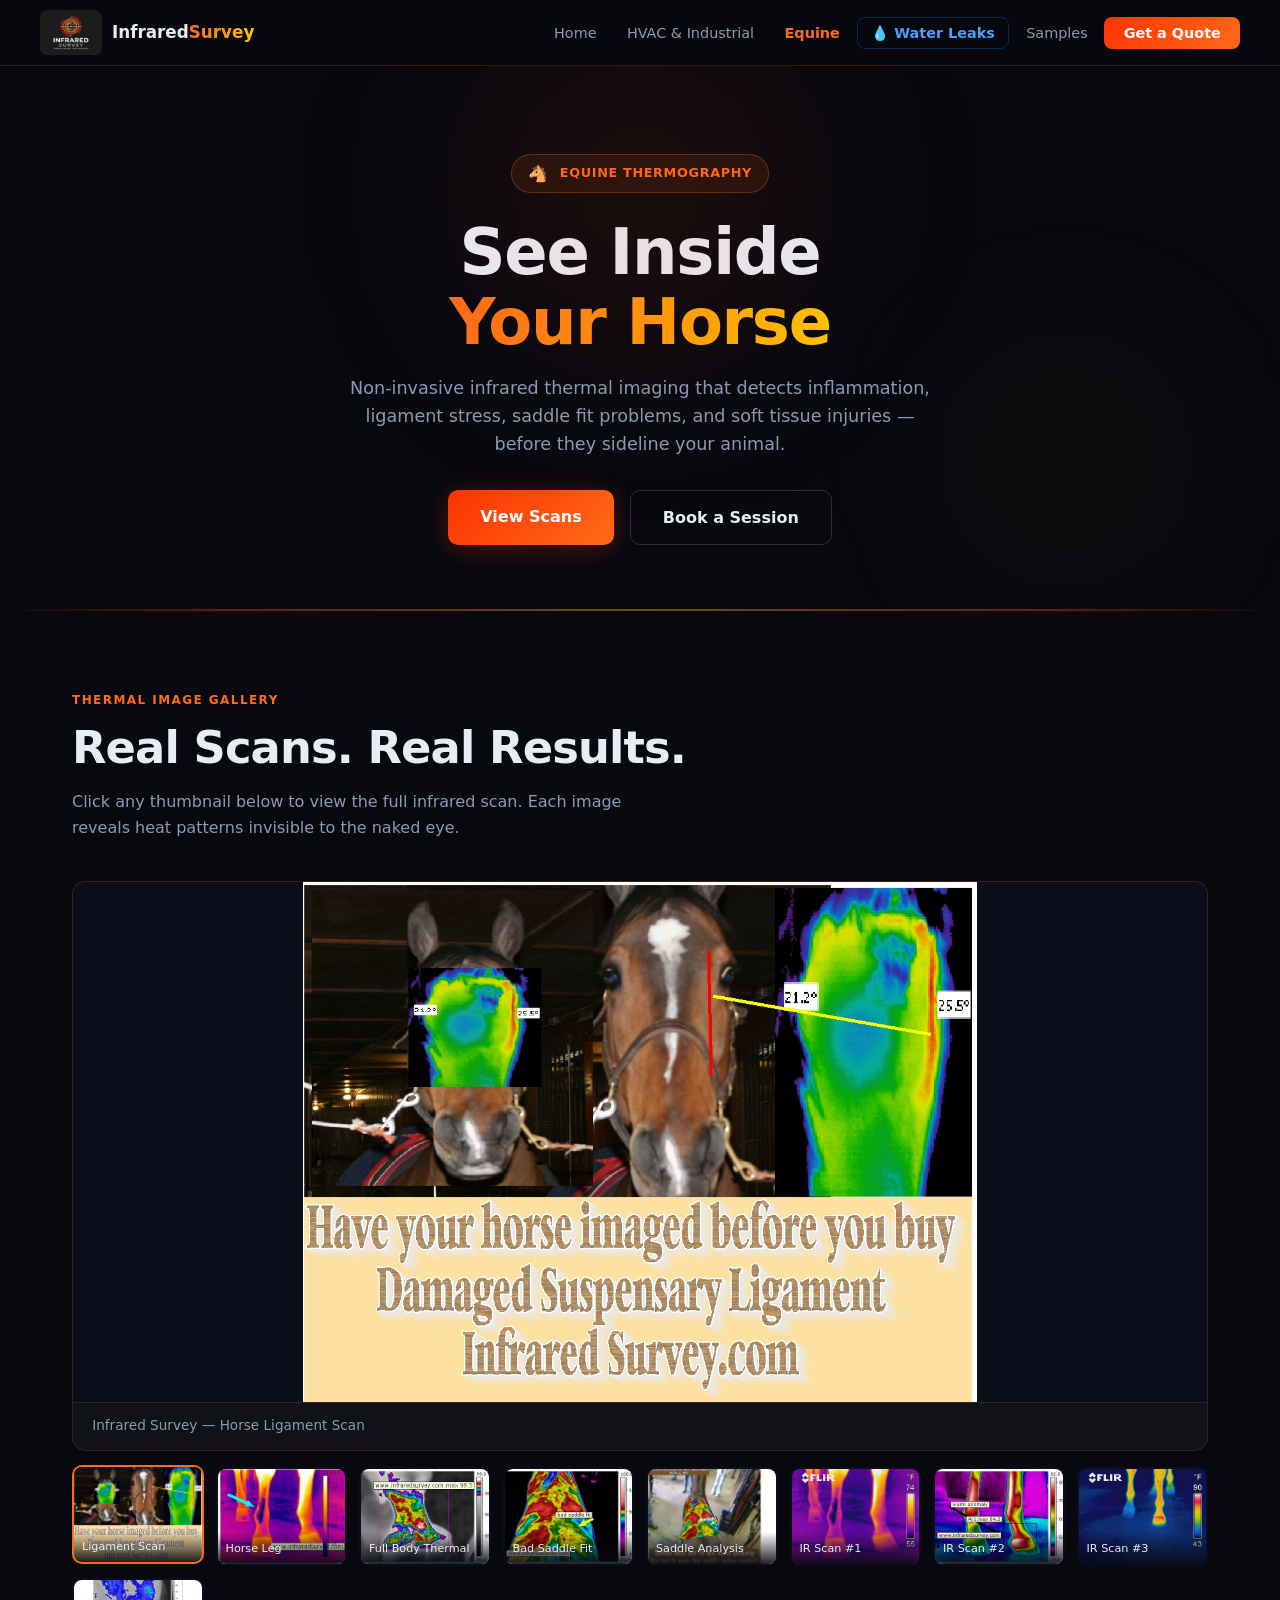
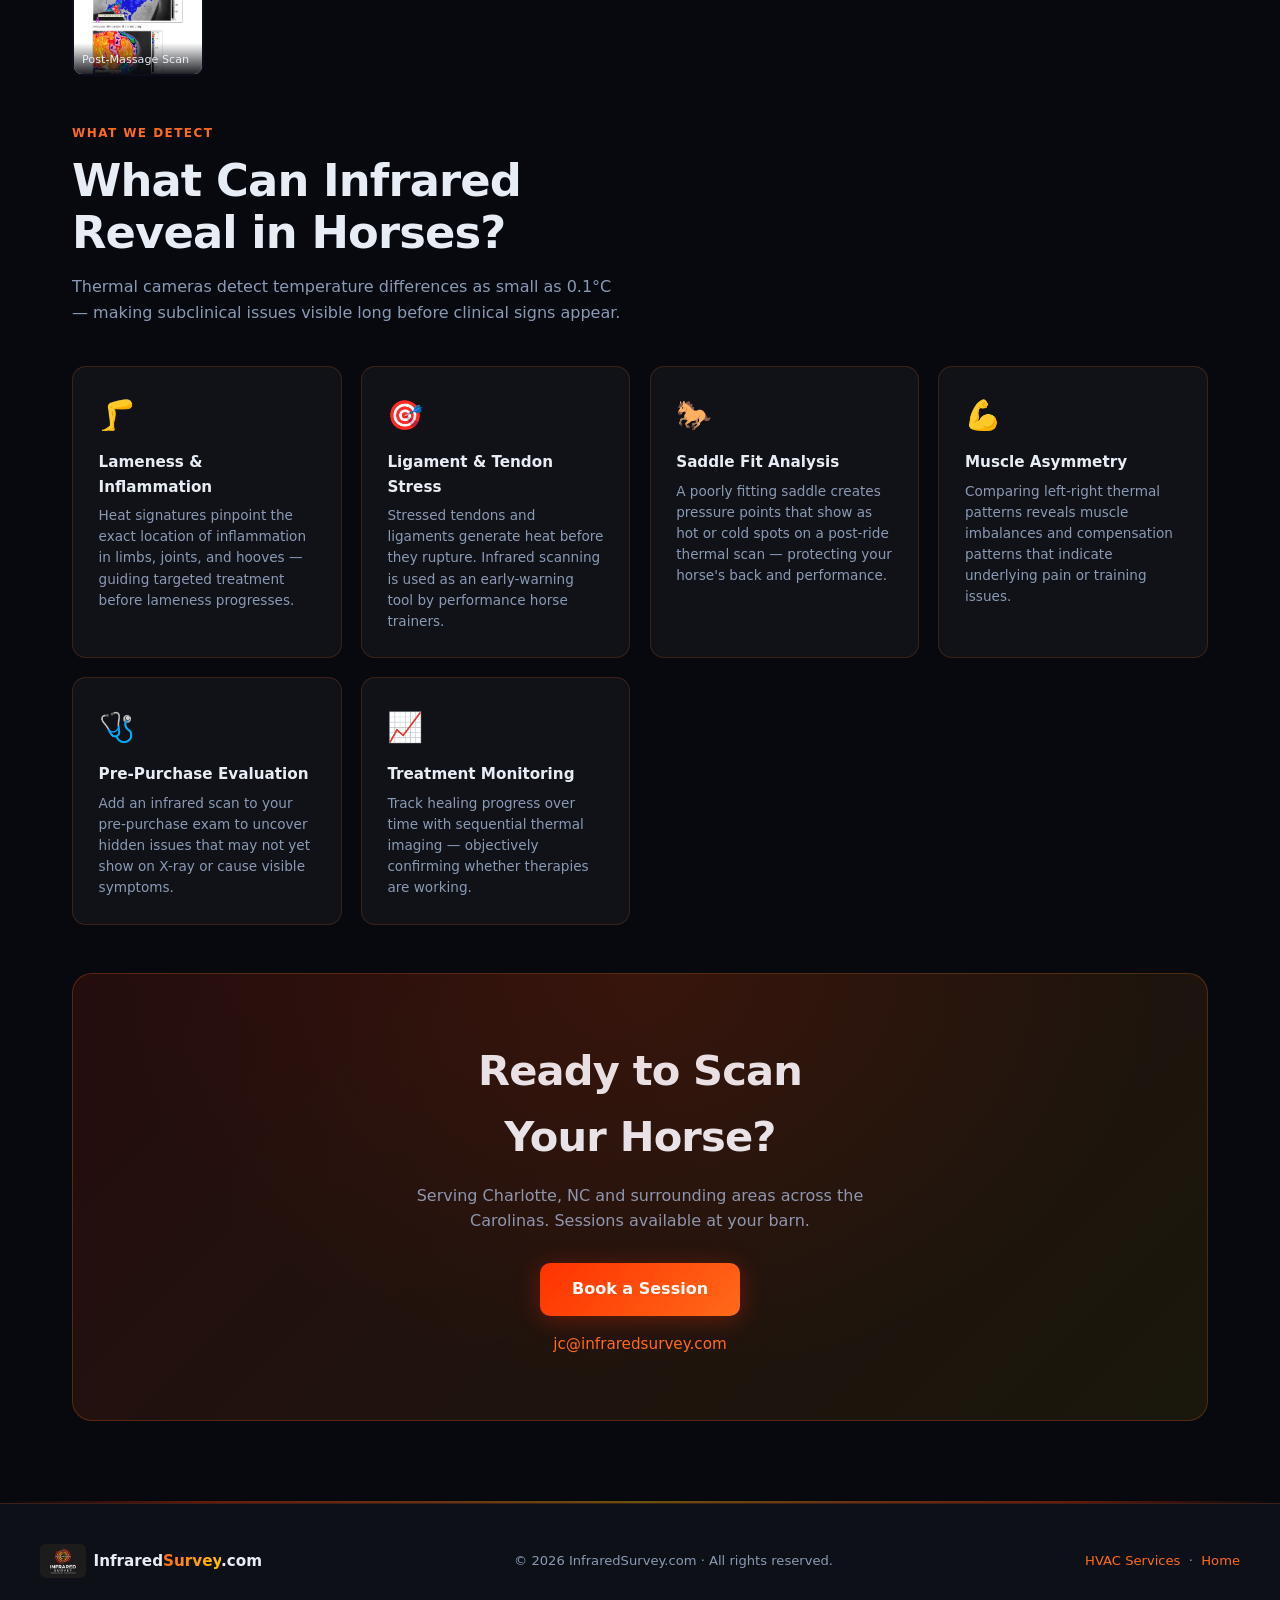
==== commit 8b595a4f: "Add dedicated Water Leaks page and nav link - New water-leaks.html: hero, thermal method explainer, " ====
--- a/equine.html
+++ b/equine.html
@@ -216,6 +216,7 @@
     <li><a href="index.html">Home</a></li>
     <li><a href="hvac.html">HVAC &amp; Industrial</a></li>
     <li><a href="equine.html" class="active">Equine</a></li>
+    <li><a href="water-leaks.html" class="nav-water">&#128167; Water Leaks</a></li>
     <li><a href="samples.html">Samples</a></li>
     <li><a href="mailto:jc@infraredsurvey.com" class="nav-cta">Get a Quote</a></li>
   </ul>
--- a/styles.css
+++ b/styles.css
@@ -107,6 +107,20 @@
 .nav-links a:hover { color: var(--text); background: rgba(255,255,255,0.05); }
 .nav-links a.active { color: var(--orange); font-weight: 600; }
 
+.nav-water {
+  color: #4d9fff !important;
+  font-weight: 600 !important;
+  border: 1px solid rgba(26,107,255,0.3) !important;
+}
+.nav-water:hover {
+  color: #7ab8ff !important;
+  background: rgba(26,107,255,0.08) !important;
+  border-color: rgba(26,107,255,0.5) !important;
+}
+.nav-water.active {
+  color: #4d9fff !important;
+}
+
 .nav-cta {
   background: linear-gradient(135deg, var(--red), var(--orange)) !important;
   color: #fff !important;
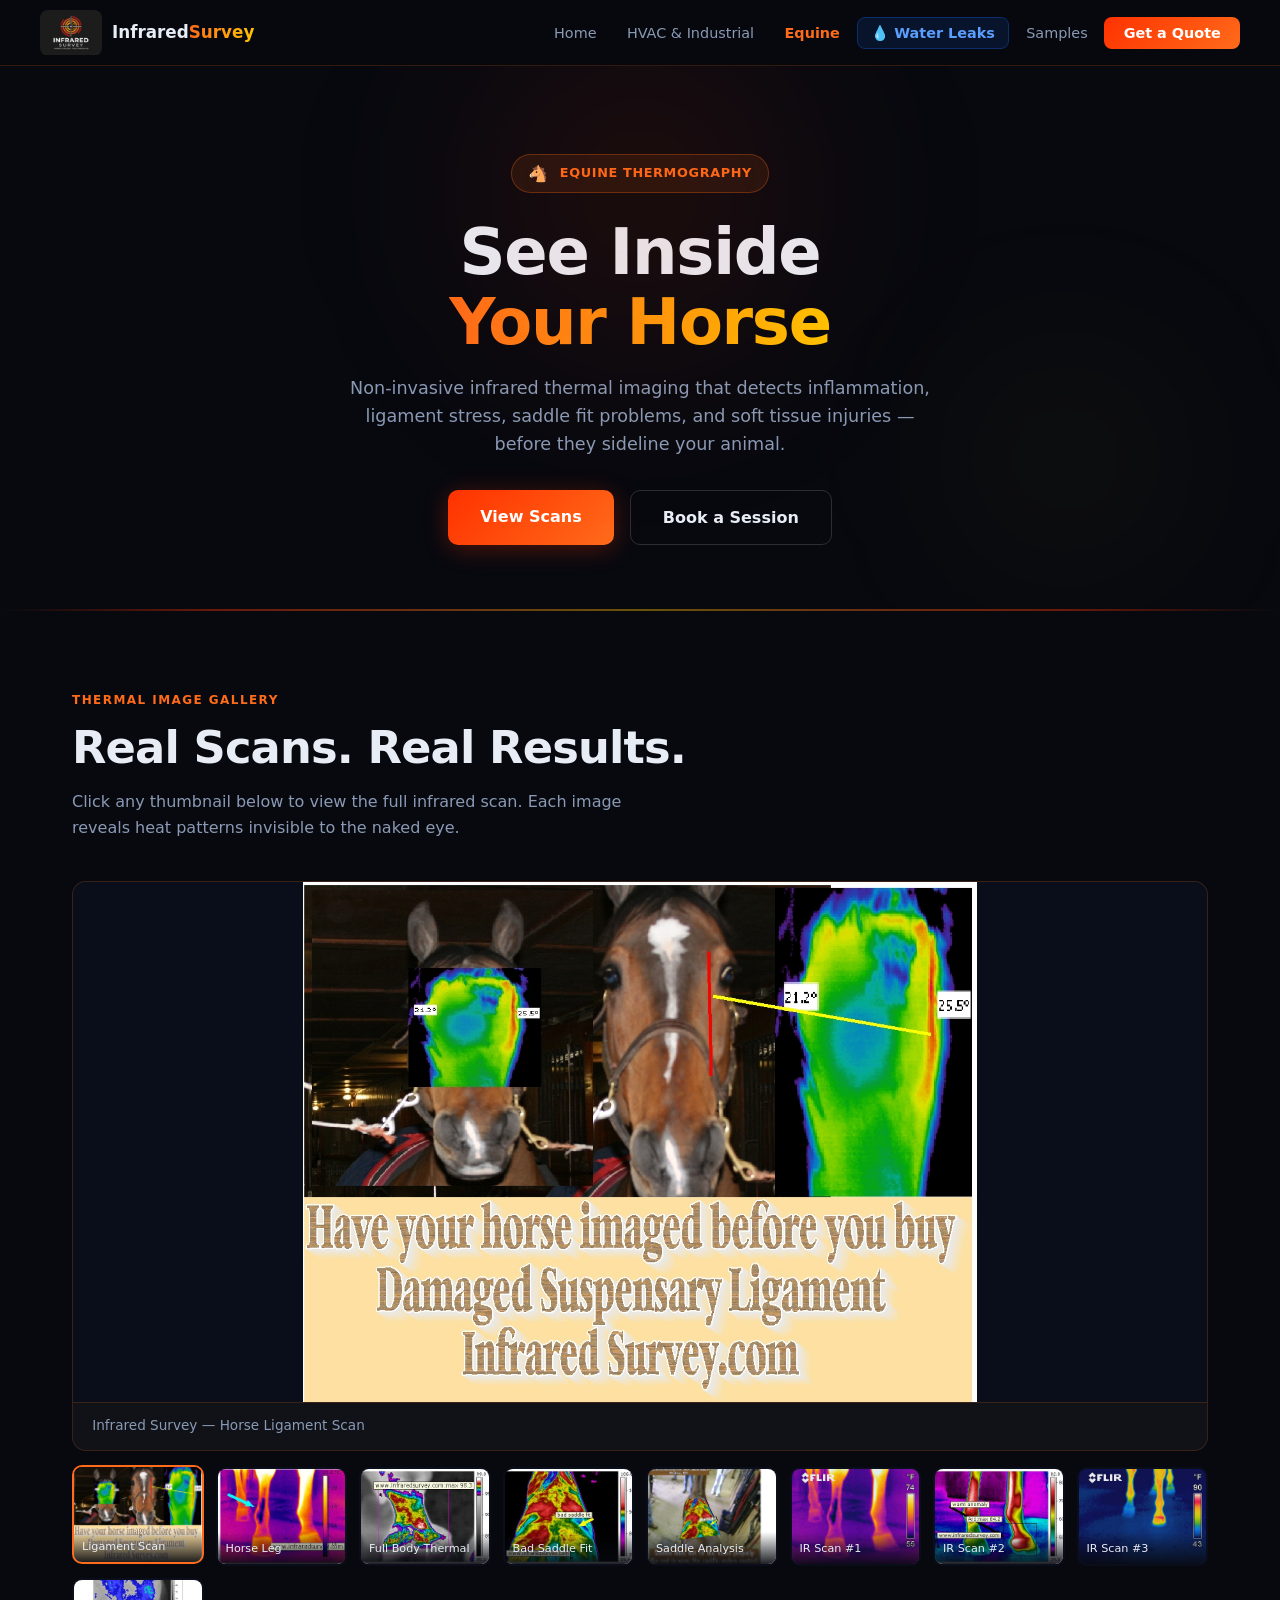
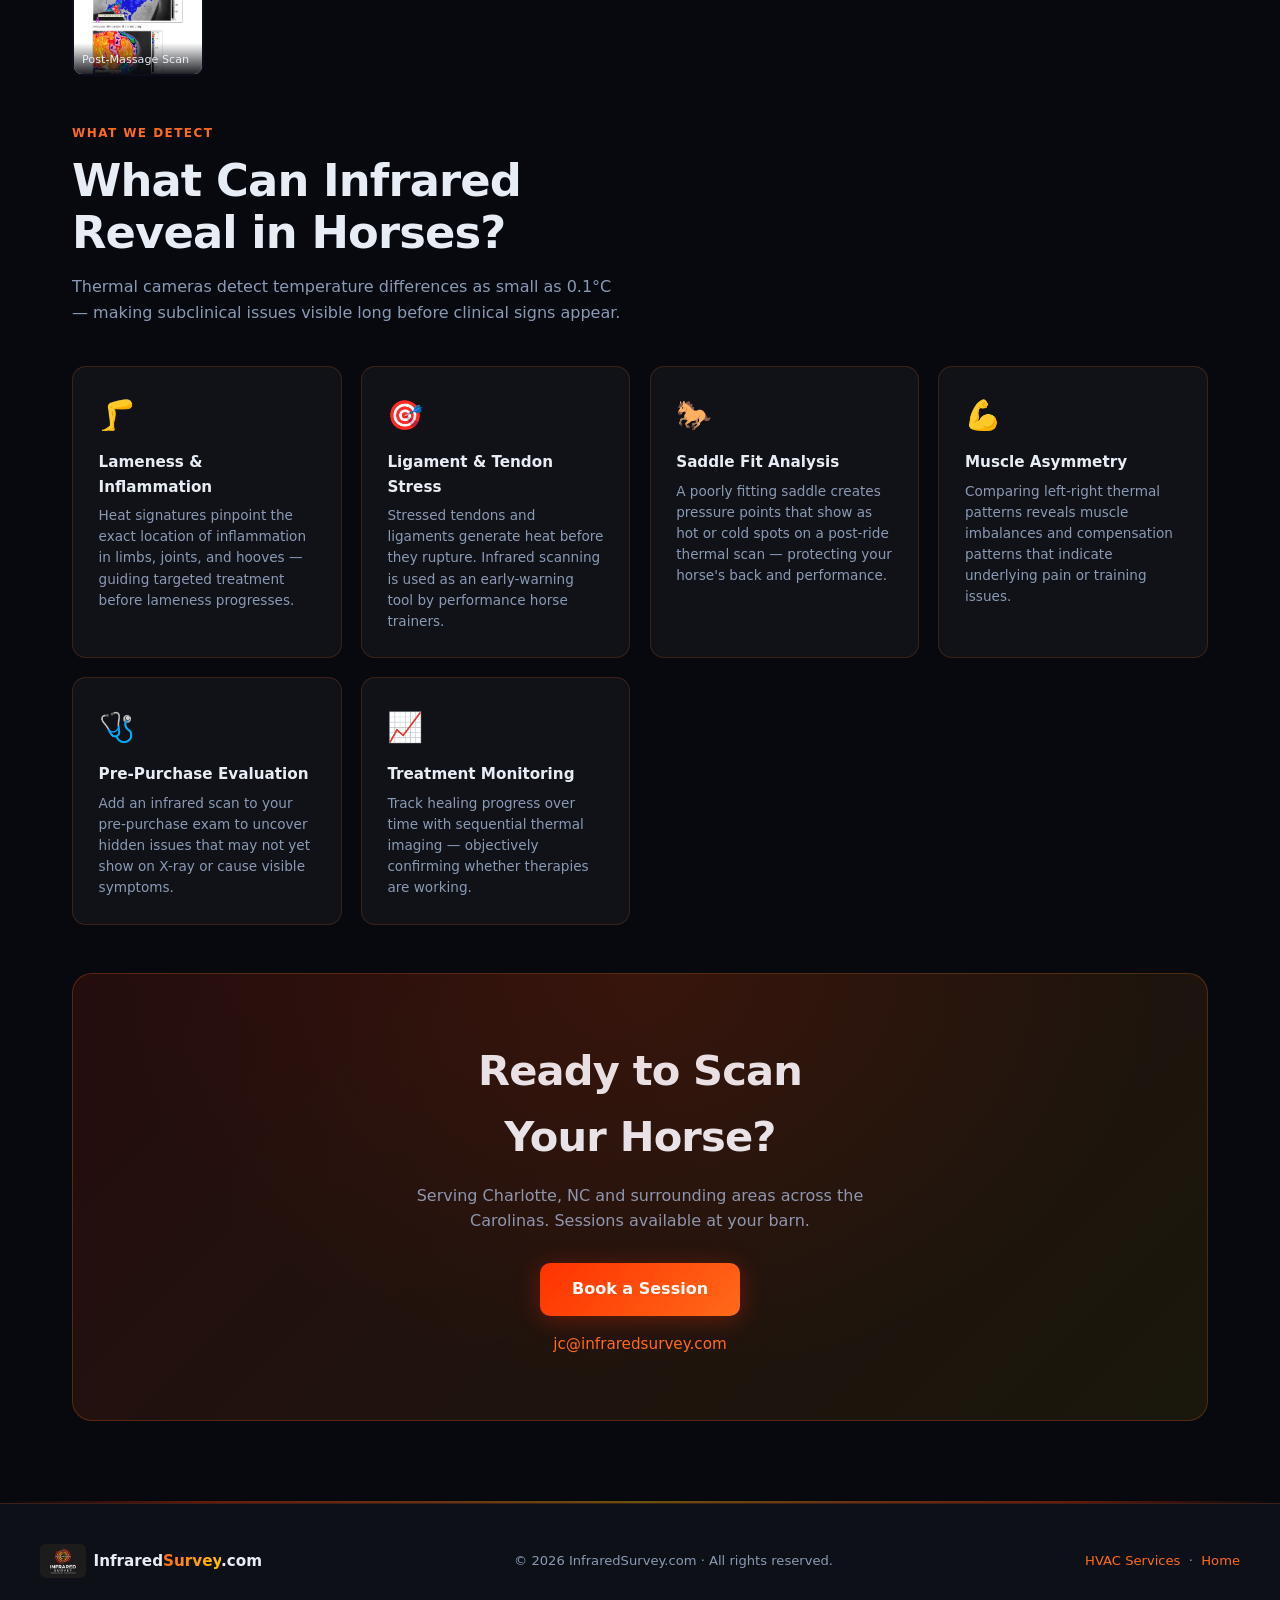
==== commit 246a3e3d: "Add water-leaks.html: dedicated page with thermal gallery, how-it-works, where-we-look, sample repor" ====
--- a/equine.html
+++ b/equine.html
@@ -216,7 +216,7 @@
     <li><a href="index.html">Home</a></li>
     <li><a href="hvac.html">HVAC &amp; Industrial</a></li>
     <li><a href="equine.html" class="active">Equine</a></li>
-    <li><a href="water-leaks.html" class="nav-water">&#128167; Water Leaks</a></li>
+    <li><a href="water-leaks.html" class="nav-water">💧 Water Leaks</a></li>
     <li><a href="samples.html">Samples</a></li>
     <li><a href="mailto:jc@infraredsurvey.com" class="nav-cta">Get a Quote</a></li>
   </ul>
--- a/styles.css
+++ b/styles.css
@@ -107,20 +107,6 @@
 .nav-links a:hover { color: var(--text); background: rgba(255,255,255,0.05); }
 .nav-links a.active { color: var(--orange); font-weight: 600; }
 
-.nav-water {
-  color: #4d9fff !important;
-  font-weight: 600 !important;
-  border: 1px solid rgba(26,107,255,0.3) !important;
-}
-.nav-water:hover {
-  color: #7ab8ff !important;
-  background: rgba(26,107,255,0.08) !important;
-  border-color: rgba(26,107,255,0.5) !important;
-}
-.nav-water.active {
-  color: #4d9fff !important;
-}
-
 .nav-cta {
   background: linear-gradient(135deg, var(--red), var(--orange)) !important;
   color: #fff !important;
@@ -130,6 +116,15 @@
   transition: opacity 0.2s, transform 0.2s !important;
 }
 .nav-cta:hover { opacity: 0.88 !important; transform: translateY(-1px) !important; background: none !important; }
+
+.nav-water {
+  background: rgba(26,107,255,0.12) !important;
+  border: 1px solid rgba(26,107,255,0.3) !important;
+  color: #5a9eff !important;
+  font-weight: 600 !important;
+  border-radius: 8px !important;
+}
+.nav-water:hover { background: rgba(26,107,255,0.22) !important; color: #7eb5ff !important; }
 
 .nav-toggle {
   display: none;
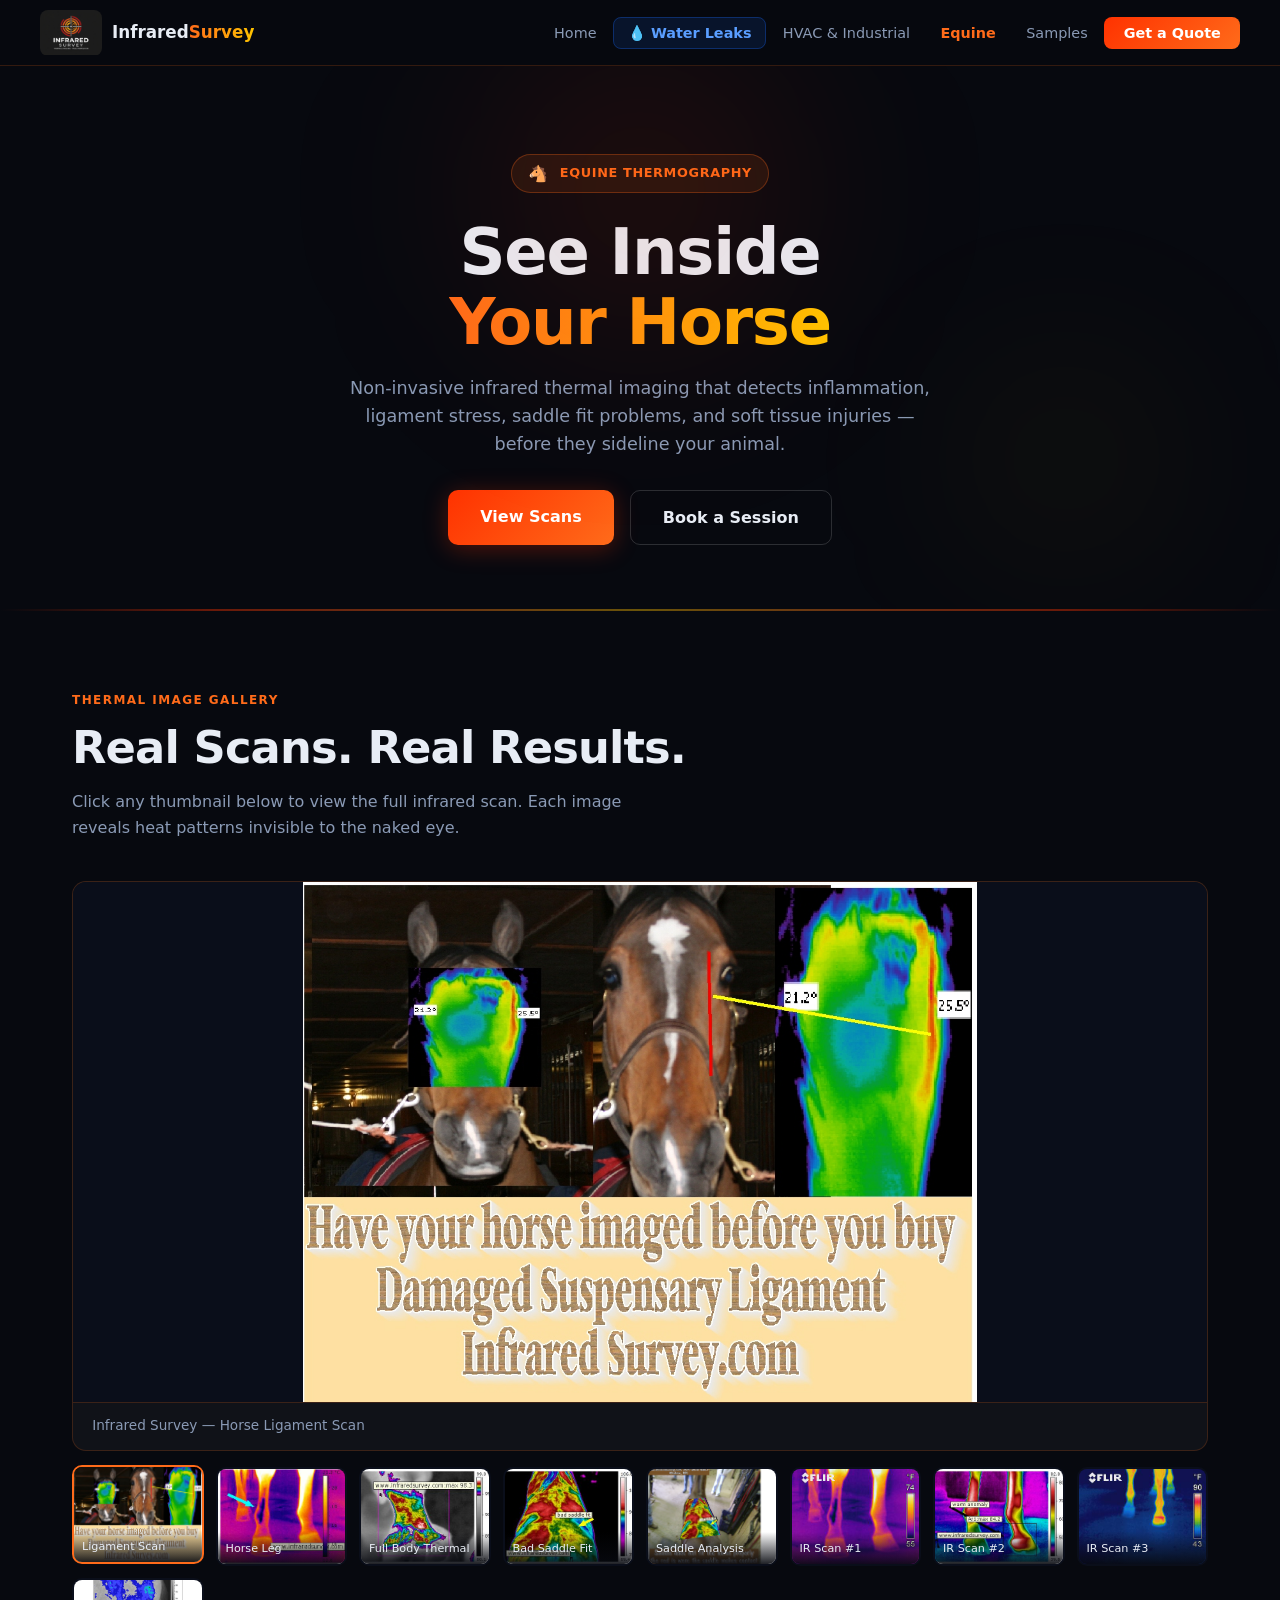
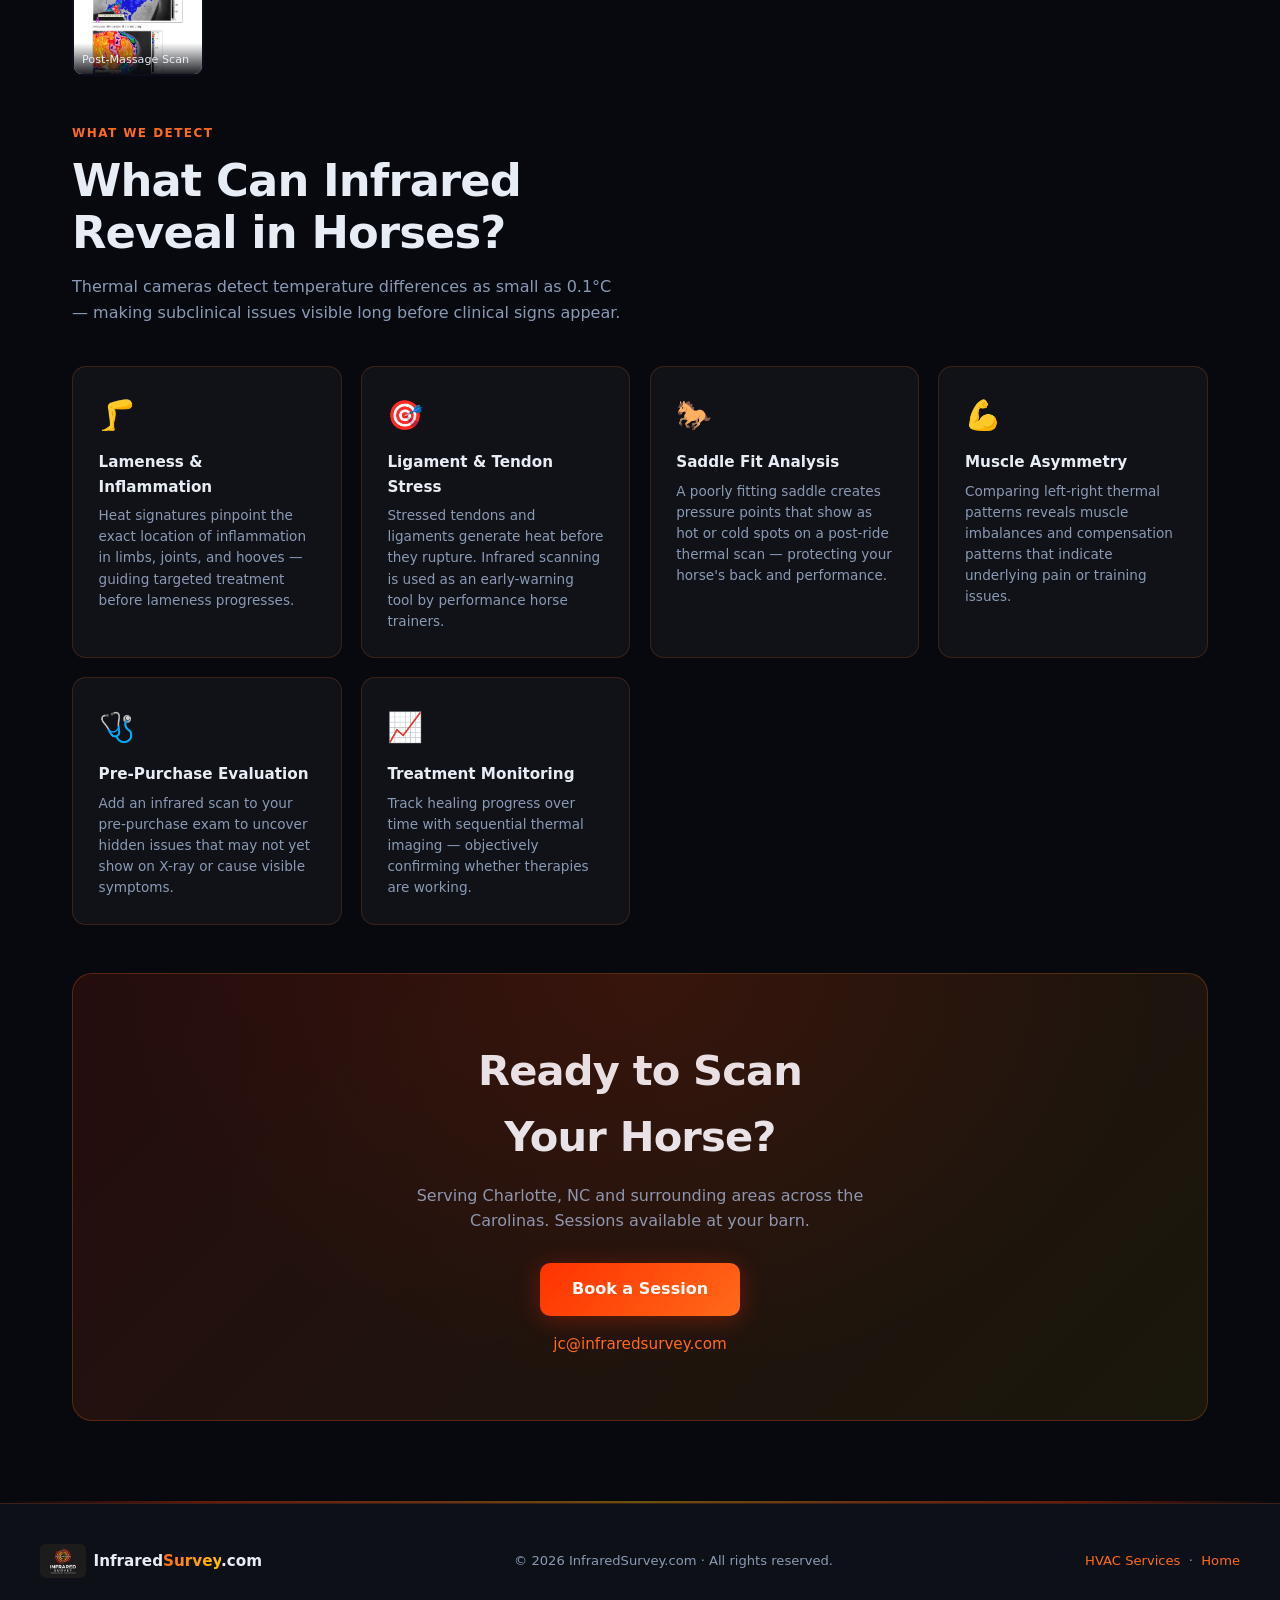
==== commit 112d5364: "Reorder nav: move Water Leaks before HVAC & Industrial on all pages New order: Home | 💧 Water Leaks " ====
--- a/equine.html
+++ b/equine.html
@@ -214,9 +214,9 @@
   <button class="nav-toggle" aria-label="Menu" onclick="document.querySelector('.nav-links').classList.toggle('open')">&#9776;</button>
   <ul class="nav-links">
     <li><a href="index.html">Home</a></li>
+    <li><a href="water-leaks.html" class="nav-water">💧 Water Leaks</a></li>
     <li><a href="hvac.html">HVAC &amp; Industrial</a></li>
     <li><a href="equine.html" class="active">Equine</a></li>
-    <li><a href="water-leaks.html" class="nav-water">💧 Water Leaks</a></li>
     <li><a href="samples.html">Samples</a></li>
     <li><a href="mailto:jc@infraredsurvey.com" class="nav-cta">Get a Quote</a></li>
   </ul>
